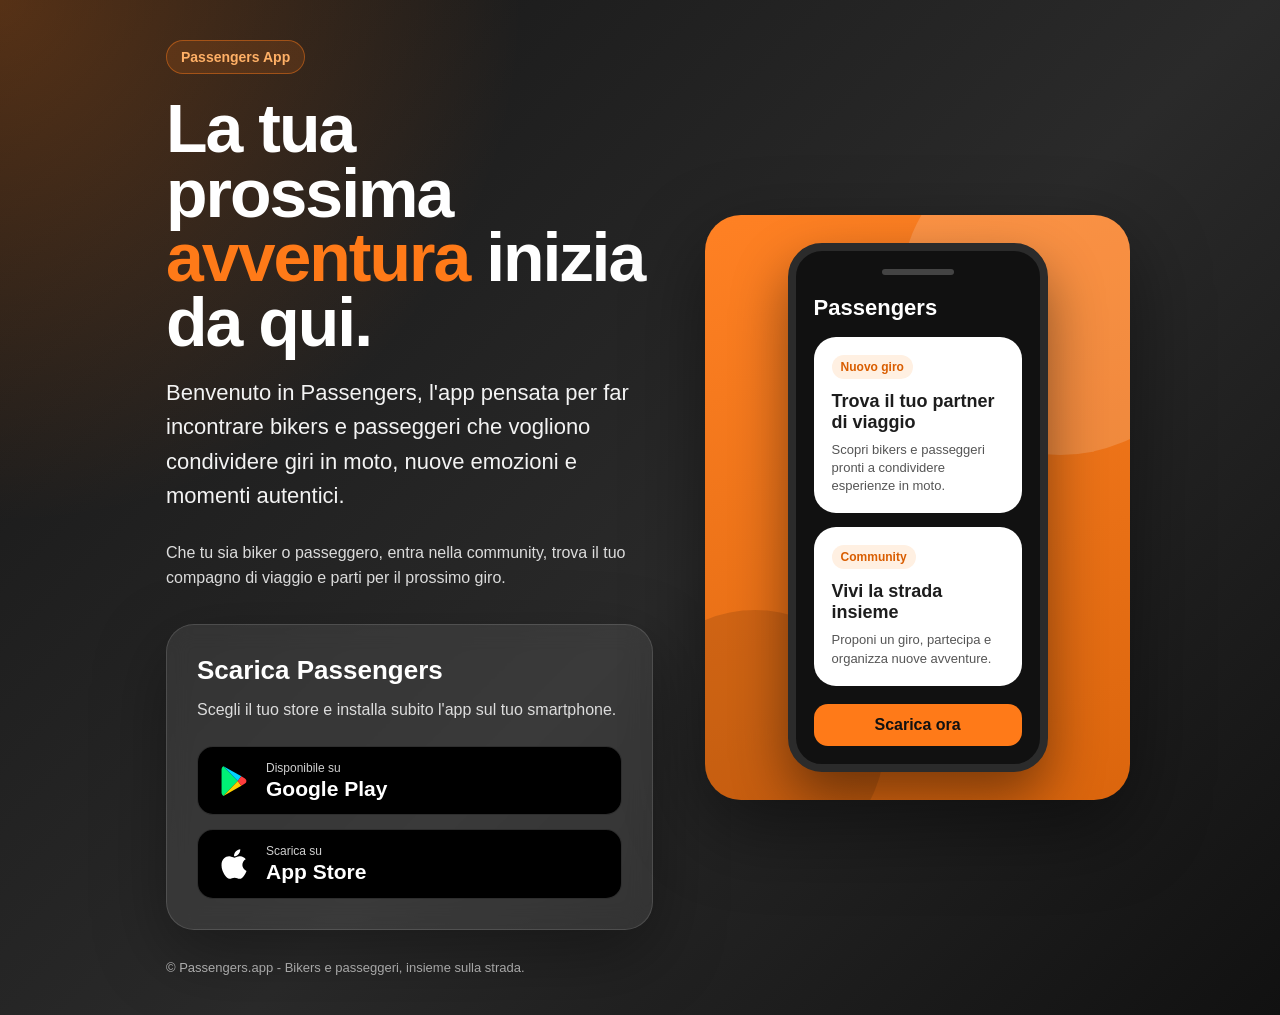
==== passengers_landing_page.html @ 39cc598c "Add files via upload" ====
<!DOCTYPE html>
<html lang="it">
<head>
  <meta charset="UTF-8" />
  <meta name="viewport" content="width=device-width, initial-scale=1.0" />
  <title>Passengers - Scarica l'app</title>
  <meta name="description" content="Scarica Passengers, l'app che fa incontrare bikers e passeggeri per vivere giri in moto, nuove emozioni e momenti autentici da condividere." />

  <!-- Open Graph / anteprima social -->
  <meta property="og:title" content="Passengers - La tua prossima avventura inizia da qui" />
  <meta property="og:description" content="Che tu sia biker o passeggero, trova il tuo compagno di viaggio e vivi nuove avventure in moto." />
  <meta property="og:type" content="website" />

  <style>
    :root {
      --orange: #ff7a18;
      --orange-dark: #d95d00;
      --black: #151515;
      --dark: #222222;
      --light: #fff7ef;
      --white: #ffffff;
      --muted: #666666;
    }

    * {
      box-sizing: border-box;
      margin: 0;
      padding: 0;
    }

    body {
      min-height: 100vh;
      font-family: Arial, Helvetica, sans-serif;
      background:
        radial-gradient(circle at top left, rgba(255, 122, 24, 0.28), transparent 32%),
        linear-gradient(135deg, #151515 0%, #2a2a2a 55%, #111111 100%);
      color: var(--white);
      display: flex;
      align-items: center;
      justify-content: center;
      padding: 24px;
    }

    .page {
      width: 100%;
      max-width: 980px;
      display: grid;
      grid-template-columns: 1.1fr 0.9fr;
      gap: 36px;
      align-items: center;
    }

    .hero {
      padding: 16px;
    }

    .badge {
      display: inline-block;
      background: rgba(255, 122, 24, 0.14);
      color: #ffb066;
      border: 1px solid rgba(255, 122, 24, 0.45);
      padding: 8px 14px;
      border-radius: 999px;
      font-size: 14px;
      font-weight: 700;
      margin-bottom: 22px;
    }

    h1 {
      font-size: clamp(38px, 6vw, 68px);
      line-height: 0.95;
      letter-spacing: -2px;
      margin-bottom: 22px;
    }

    h1 span {
      color: var(--orange);
    }

    .intro {
      font-size: clamp(18px, 2vw, 22px);
      line-height: 1.55;
      color: #f3f3f3;
      margin-bottom: 28px;
      max-width: 650px;
    }

    .claim {
      font-size: 16px;
      line-height: 1.55;
      color: #dcdcdc;
      margin-bottom: 34px;
      max-width: 620px;
    }

    .download-box {
      background: rgba(255, 255, 255, 0.08);
      border: 1px solid rgba(255, 255, 255, 0.13);
      backdrop-filter: blur(12px);
      border-radius: 28px;
      padding: 30px;
      box-shadow: 0 24px 70px rgba(0, 0, 0, 0.35);
    }

    .download-box h2 {
      font-size: 26px;
      margin-bottom: 12px;
    }

    .download-box p {
      color: #dddddd;
      line-height: 1.5;
      margin-bottom: 24px;
    }

    .store-buttons {
      display: flex;
      flex-direction: column;
      gap: 14px;
    }

    .store-button {
      display: flex;
      align-items: center;
      gap: 14px;
      width: 100%;
      text-decoration: none;
      color: var(--white);
      background: #000000;
      border: 1px solid rgba(255, 255, 255, 0.18);
      border-radius: 16px;
      padding: 14px 18px;
      transition: transform 0.2s ease, border-color 0.2s ease, box-shadow 0.2s ease;
    }

    .store-button:hover {
      transform: translateY(-2px);
      border-color: var(--orange);
      box-shadow: 0 14px 28px rgba(255, 122, 24, 0.16);
    }

    .store-icon {
      width: 36px;
      height: 36px;
      display: flex;
      align-items: center;
      justify-content: center;
      flex-shrink: 0;
    }

    .store-icon svg {
      width: 34px;
      height: 34px;
      display: block;
    }

    .store-text small {
      display: block;
      font-size: 12px;
      color: #cfcfcf;
      margin-bottom: 2px;
    }

    .store-text strong {
      display: block;
      font-size: 21px;
      line-height: 1.1;
    }

    .phone-card {
      min-height: 520px;
      border-radius: 36px;
      background:
        linear-gradient(160deg, rgba(255, 122, 24, 0.95), rgba(217, 93, 0, 0.95)),
        linear-gradient(#ffffff, #ffffff);
      padding: 28px;
      display: flex;
      align-items: center;
      justify-content: center;
      box-shadow: 0 28px 80px rgba(0, 0, 0, 0.45);
      position: relative;
      overflow: hidden;
    }

    .phone-card::before {
      content: "";
      position: absolute;
      width: 320px;
      height: 320px;
      background: rgba(255, 255, 255, 0.16);
      border-radius: 50%;
      top: -80px;
      right: -90px;
    }

    .phone-card::after {
      content: "";
      position: absolute;
      width: 260px;
      height: 260px;
      background: rgba(0, 0, 0, 0.12);
      border-radius: 50%;
      bottom: -70px;
      left: -80px;
    }

    .app-preview {
      position: relative;
      z-index: 1;
      background: #111111;
      width: 260px;
      min-height: 420px;
      border-radius: 34px;
      padding: 18px;
      border: 8px solid #2b2b2b;
      box-shadow: 0 26px 55px rgba(0, 0, 0, 0.45);
    }

    .speaker {
      width: 72px;
      height: 6px;
      border-radius: 999px;
      background: #444444;
      margin: 0 auto 20px;
    }

    .app-title {
      font-size: 22px;
      font-weight: 800;
      margin-bottom: 16px;
    }

    .ride-card {
      background: #ffffff;
      color: #1d1d1d;
      border-radius: 22px;
      padding: 18px;
      margin-bottom: 14px;
    }

    .ride-card .pill {
      display: inline-block;
      background: #fff0e2;
      color: var(--orange-dark);
      padding: 5px 9px;
      border-radius: 999px;
      font-size: 12px;
      font-weight: 700;
      margin-bottom: 12px;
    }

    .ride-card h3 {
      font-size: 18px;
      margin-bottom: 8px;
    }

    .ride-card p {
      font-size: 13px;
      color: #555555;
      line-height: 1.4;
    }

    .cta-mini {
      margin-top: 18px;
      background: var(--orange);
      color: #111111;
      border-radius: 14px;
      padding: 12px;
      text-align: center;
      font-weight: 800;
    }

    footer {
      margin-top: 30px;
      color: #bdbdbd;
      font-size: 13px;
    }

    @media (max-width: 860px) {
      body {
        align-items: flex-start;
      }

      .page {
        grid-template-columns: 1fr;
        gap: 24px;
      }

      .hero {
        padding: 0;
      }

      .phone-card {
        min-height: auto;
        padding: 26px;
      }

      .app-preview {
        width: 100%;
        max-width: 300px;
        min-height: 390px;
      }
    }
  </style>
</head>
<body>
  <main class="page">
    <section class="hero" aria-label="Benvenuto su Passengers">
      <div class="badge">Passengers App</div>
      <h1>La tua prossima <span>avventura</span> inizia da qui.</h1>
      <p class="intro">
        Benvenuto in Passengers, l'app pensata per far incontrare bikers e passeggeri che vogliono condividere giri in moto, nuove emozioni e momenti autentici.
      </p>
      <p class="claim">
        Che tu sia biker o passeggero, entra nella community, trova il tuo compagno di viaggio e parti per il prossimo giro.
      </p>

      <div class="download-box">
        <h2>Scarica Passengers</h2>
        <p>Scegli il tuo store e installa subito l'app sul tuo smartphone.</p>

        <div class="store-buttons">
          <a class="store-button" href="https://play.google.com/store/apps/details?id=com.taxiblues.passengers" target="_blank" rel="noopener noreferrer" aria-label="Scarica Passengers da Google Play">
            <span class="store-icon" aria-hidden="true">
              <svg viewBox="0 0 512 512" xmlns="http://www.w3.org/2000/svg">
                <path fill="#00f076" d="M97 32c-17 9-28 27-28 49v350c0 22 11 40 28 49l215-224L97 32z"/>
                <path fill="#00d5ff" d="M97 32l270 154-55 70L97 32z"/>
                <path fill="#ffce00" d="M312 256l55 70L97 480l215-224z"/>
                <path fill="#ff3d3d" d="M367 186l54 31c30 17 30 61 0 78l-54 31-55-70 55-70z"/>
              </svg>
            </span>
            <span class="store-text">
              <small>Disponibile su</small>
              <strong>Google Play</strong>
            </span>
          </a>

          <a class="store-button" href="https://apps.apple.com/it/app/passengers/id6755344039" target="_blank" rel="noopener noreferrer" aria-label="Scarica Passengers da App Store">
            <span class="store-icon" aria-hidden="true">
              <svg viewBox="0 0 384 512" xmlns="http://www.w3.org/2000/svg">
                <path fill="#ffffff" d="M318.7 268.7c-.2-36.7 16.4-64.4 50-84.8-18.8-26.9-47.2-41.7-84.7-44.6-35.5-2.8-74.3 20.7-88.5 20.7-15 0-49.4-19.7-76.4-19.7C63.3 141.2 4 184.8 4 273.5q0 39.3 14.4 81.2c12.8 36.7 59 126.7 107.2 125.2 25.2-.6 43-17.9 75.8-17.9 31.8 0 48.3 17.9 76.4 17.9 48.6-.7 90.4-82.5 102.6-119.3-65.2-30.7-61.7-90-61.7-91.9zM262.1 104.5c27.3-32.4 24.8-61.9 24-72.5-24.1 1.4-52 16.4-67.9 34.9-17.5 19.8-27.8 44.3-25.6 71.9 26.1 2 49.9-11.4 69.5-34.3z"/>
              </svg>
            </span>
            <span class="store-text">
              <small>Scarica su</small>
              <strong>App Store</strong>
            </span>
          </a>
        </div>
      </div>

      <footer>
        © Passengers.app - Bikers e passeggeri, insieme sulla strada.
      </footer>
    </section>

    <section class="phone-card" aria-label="Anteprima app Passengers">
      <div class="app-preview">
        <div class="speaker"></div>
        <div class="app-title">Passengers</div>

        <div class="ride-card">
          <span class="pill">Nuovo giro</span>
          <h3>Trova il tuo partner di viaggio</h3>
          <p>Scopri bikers e passeggeri pronti a condividere esperienze in moto.</p>
        </div>

        <div class="ride-card">
          <span class="pill">Community</span>
          <h3>Vivi la strada insieme</h3>
          <p>Proponi un giro, partecipa e organizza nuove avventure.</p>
        </div>

        <div class="cta-mini">Scarica ora</div>
      </div>
    </section>
  </main>
</body>
</html>
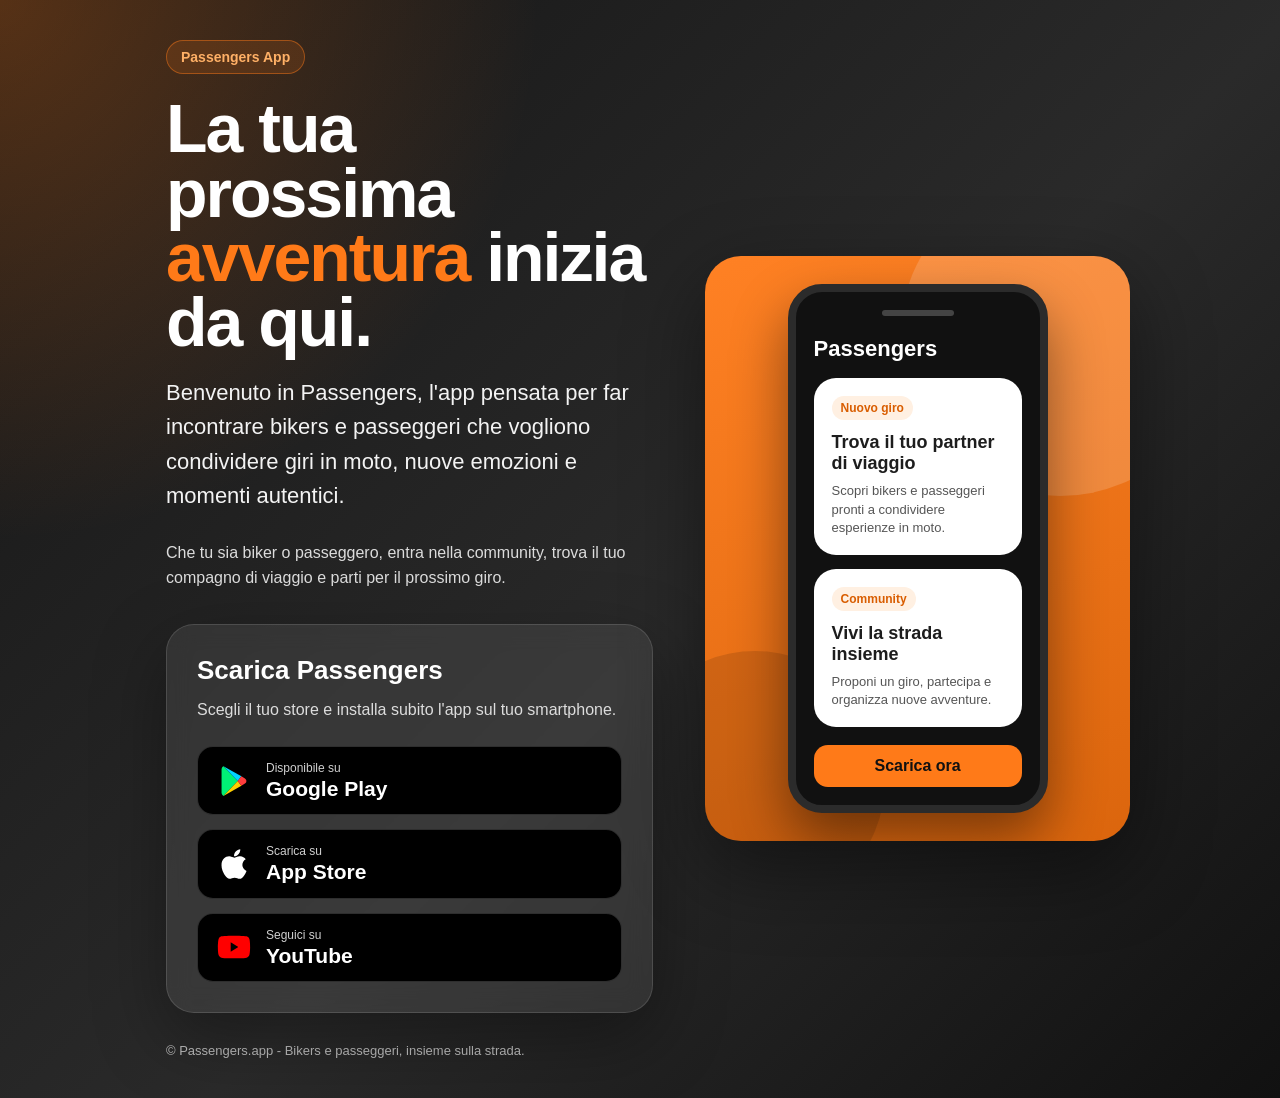
==== commit f02931b0: "Update passengers_landing_page.html" ====
--- a/passengers_landing_page.html
+++ b/passengers_landing_page.html
@@ -346,6 +346,18 @@
               <strong>App Store</strong>
             </span>
           </a>
+
+          <a class="store-button" href="https://www.youtube.com/@Passengers-y6l" target="_blank" rel="noopener noreferrer" aria-label="Visita il canale YouTube di Passengers">
+            <span class="store-icon" aria-hidden="true">
+              <svg viewBox="0 0 576 512" xmlns="http://www.w3.org/2000/svg">
+                <path fill="#ff0000" d="M549.7 124.1c-6.3-23.7-24.8-42.2-48.5-48.5C458.7 64 288 64 288 64S117.3 64 74.8 75.6c-23.7 6.3-42.2 24.8-48.5 48.5C14.7 166.7 14.7 256 14.7 256s0 89.3 11.6 131.9c6.3 23.7 24.8 42.2 48.5 48.5C117.3 448 288 448 288 448s170.7 0 213.2-11.6c23.7-6.3 42.2-24.8 48.5-48.5C561.3 345.3 561.3 256 561.3 256s0-89.3-11.6-131.9zM232 338.2V173.8L361.8 256 232 338.2z"/>
+              </svg>
+            </span>
+            <span class="store-text">
+              <small>Seguici su</small>
+              <strong>YouTube</strong>
+            </span>
+          </a>
         </div>
       </div>
 
@@ -376,4 +388,4 @@
     </section>
   </main>
 </body>
-</html>+</html>
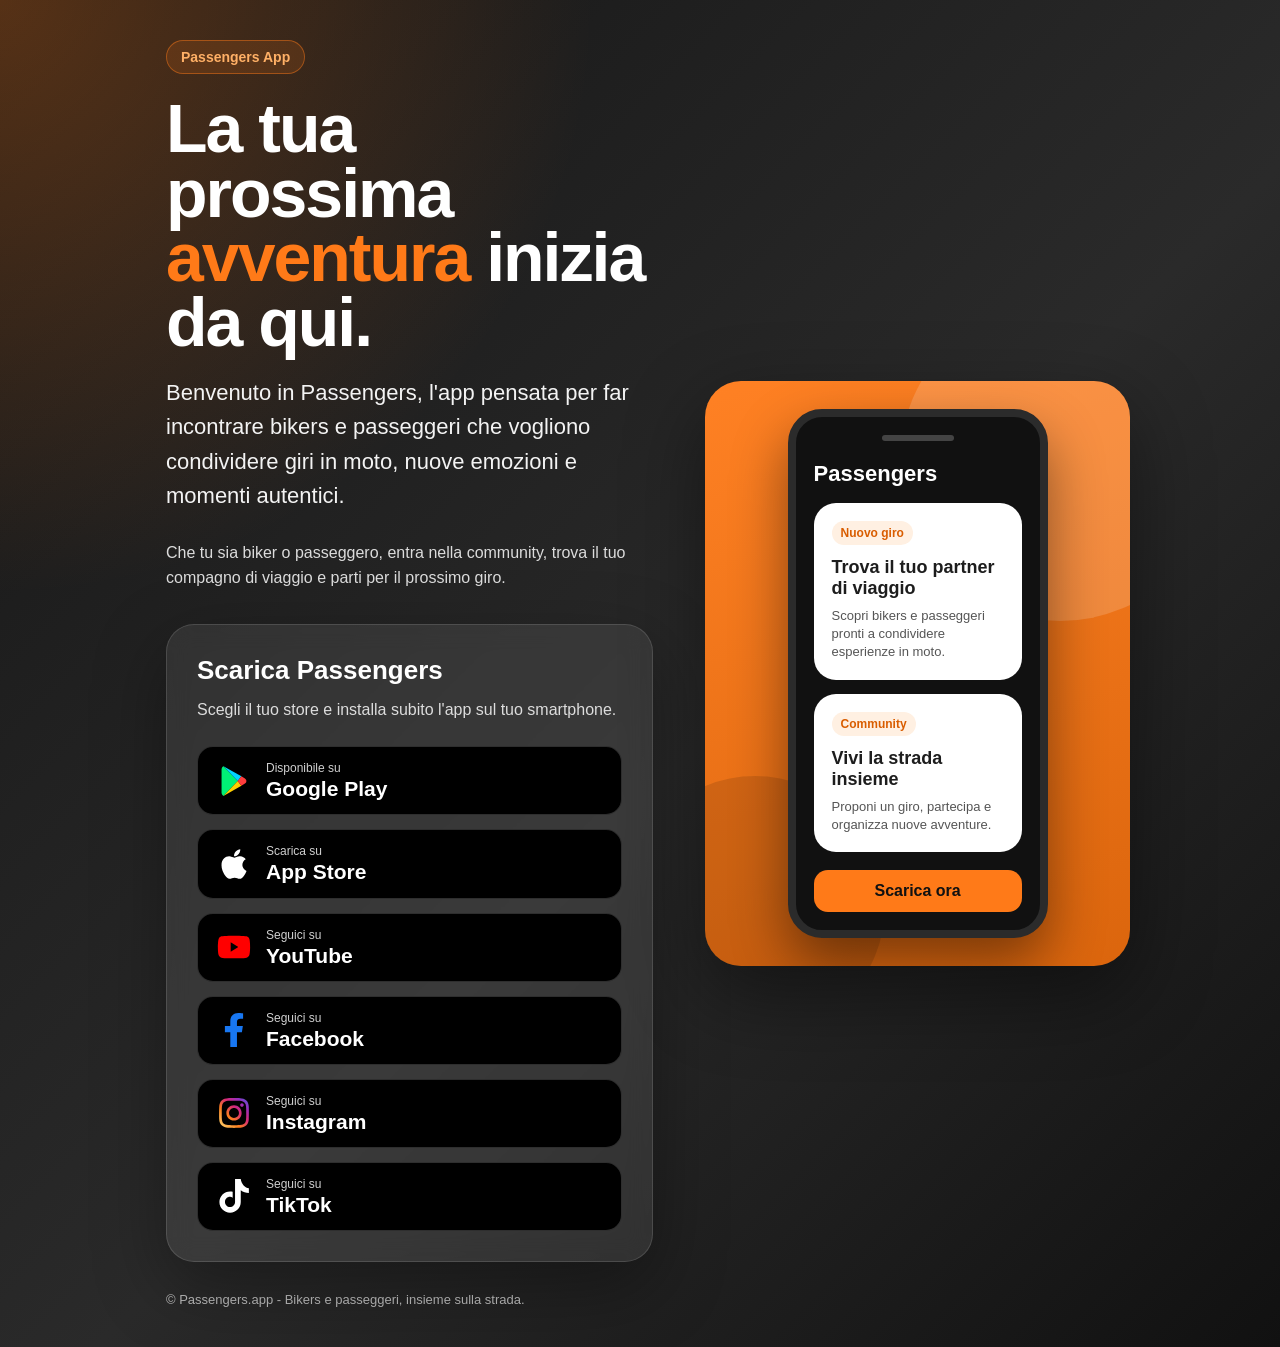
==== commit a78c4903: "Update passengers_landing_page.html" ====
--- a/passengers_landing_page.html
+++ b/passengers_landing_page.html
@@ -358,6 +358,51 @@
               <strong>YouTube</strong>
             </span>
           </a>
+
+          <a class="store-button" href="https://www.facebook.com/profile.php?id=61590256671175" target="_blank" rel="noopener noreferrer" aria-label="Visita la pagina Facebook di Passengers">
+            <span class="store-icon" aria-hidden="true">
+              <svg viewBox="0 0 320 512" xmlns="http://www.w3.org/2000/svg">
+                <path fill="#1877f2" d="M279.1 288l14.2-92.7h-88.9v-60.1c0-25.4 12.4-50.1 52.2-50.1H297V6.3S260.4 0 225.4 0C152.1 0 104.3 44.4 104.3 124.7v70.6H22.9V288h81.4v224h100.2V288h74.6z"/>
+              </svg>
+            </span>
+            <span class="store-text">
+              <small>Seguici su</small>
+              <strong>Facebook</strong>
+            </span>
+          </a>
+
+          <a class="store-button" href="https://www.instagram.com/passengers.app/" target="_blank" rel="noopener noreferrer" aria-label="Visita il profilo Instagram di Passengers">
+            <span class="store-icon" aria-hidden="true">
+              <svg viewBox="0 0 448 512" xmlns="http://www.w3.org/2000/svg">
+                <defs>
+                  <linearGradient id="instagram-gradient" x1="0%" y1="100%" x2="100%" y2="0%">
+                    <stop offset="0%" stop-color="#feda75"/>
+                    <stop offset="35%" stop-color="#fa7e1e"/>
+                    <stop offset="60%" stop-color="#d62976"/>
+                    <stop offset="80%" stop-color="#962fbf"/>
+                    <stop offset="100%" stop-color="#4f5bd5"/>
+                  </linearGradient>
+                </defs>
+                <path fill="url(#instagram-gradient)" d="M224.1 141c-63.6 0-114.9 51.3-114.9 114.9s51.3 114.9 114.9 114.9S339 319.5 339 255.9 287.7 141 224.1 141zm0 189.6c-41.1 0-74.7-33.5-74.7-74.7s33.5-74.7 74.7-74.7 74.7 33.5 74.7 74.7-33.6 74.7-74.7 74.7zm146.4-194.3c0 14.9-12 26.8-26.8 26.8-14.9 0-26.8-12-26.8-26.8s12-26.8 26.8-26.8 26.8 12 26.8 26.8zm76.1 27.2c-1.7-35.9-9.9-67.7-36.2-93.9-26.2-26.2-58-34.4-93.9-36.2-37-2.1-147.9-2.1-184.9 0-35.8 1.7-67.6 9.9-93.9 36.1S3.3 127.6 1.5 163.5c-2.1 37-2.1 147.9 0 184.9 1.7 35.9 9.9 67.7 36.2 93.9s58 34.4 93.9 36.2c37 2.1 147.9 2.1 184.9 0 35.9-1.7 67.7-9.9 93.9-36.2 26.2-26.2 34.4-58 36.2-93.9 2.1-37 2.1-147.8 0-184.9zM398.8 388c-7.8 19.6-22.9 34.7-42.6 42.6-29.5 11.7-99.5 9-132.1 9s-102.7 2.6-132.1-9c-19.6-7.8-34.7-22.9-42.6-42.6-11.7-29.5-9-99.5-9-132.1s-2.6-102.7 9-132.1c7.8-19.6 22.9-34.7 42.6-42.6 29.5-11.7 99.5-9 132.1-9s102.7-2.6 132.1 9c19.6 7.8 34.7 22.9 42.6 42.6 11.7 29.5 9 99.5 9 132.1s2.7 102.7-9 132.1z"/>
+              </svg>
+            </span>
+            <span class="store-text">
+              <small>Seguici su</small>
+              <strong>Instagram</strong>
+            </span>
+          </a>
+
+          <a class="store-button" href="https://www.tiktok.com/@passengers.app?_r=1&_t=ZN-96bJdXReQo2" target="_blank" rel="noopener noreferrer" aria-label="Visita il profilo TikTok di Passengers">
+            <span class="store-icon" aria-hidden="true">
+              <svg viewBox="0 0 448 512" xmlns="http://www.w3.org/2000/svg">
+                <path fill="#ffffff" d="M448 209.9c-44.6.1-87-14.1-122.3-40.4v178.7c0 88.7-71.9 160.6-160.6 160.6S4.5 436.9 4.5 348.2 76.4 187.6 165.1 187.6c13.4 0 26.4 1.6 38.8 4.7v88.2c-11.6-7.2-25.3-11.4-39.9-11.4-41.9 0-75.8 33.9-75.8 75.8s33.9 75.8 75.8 75.8 75.8-33.9 75.8-75.8V0h85.9c7.9 75.1 68.1 134.9 122.3 141.1v68.8z"/>
+              </svg>
+            </span>
+            <span class="store-text">
+              <small>Seguici su</small>
+              <strong>TikTok</strong>
+            </span>
+          </a>
         </div>
       </div>
 
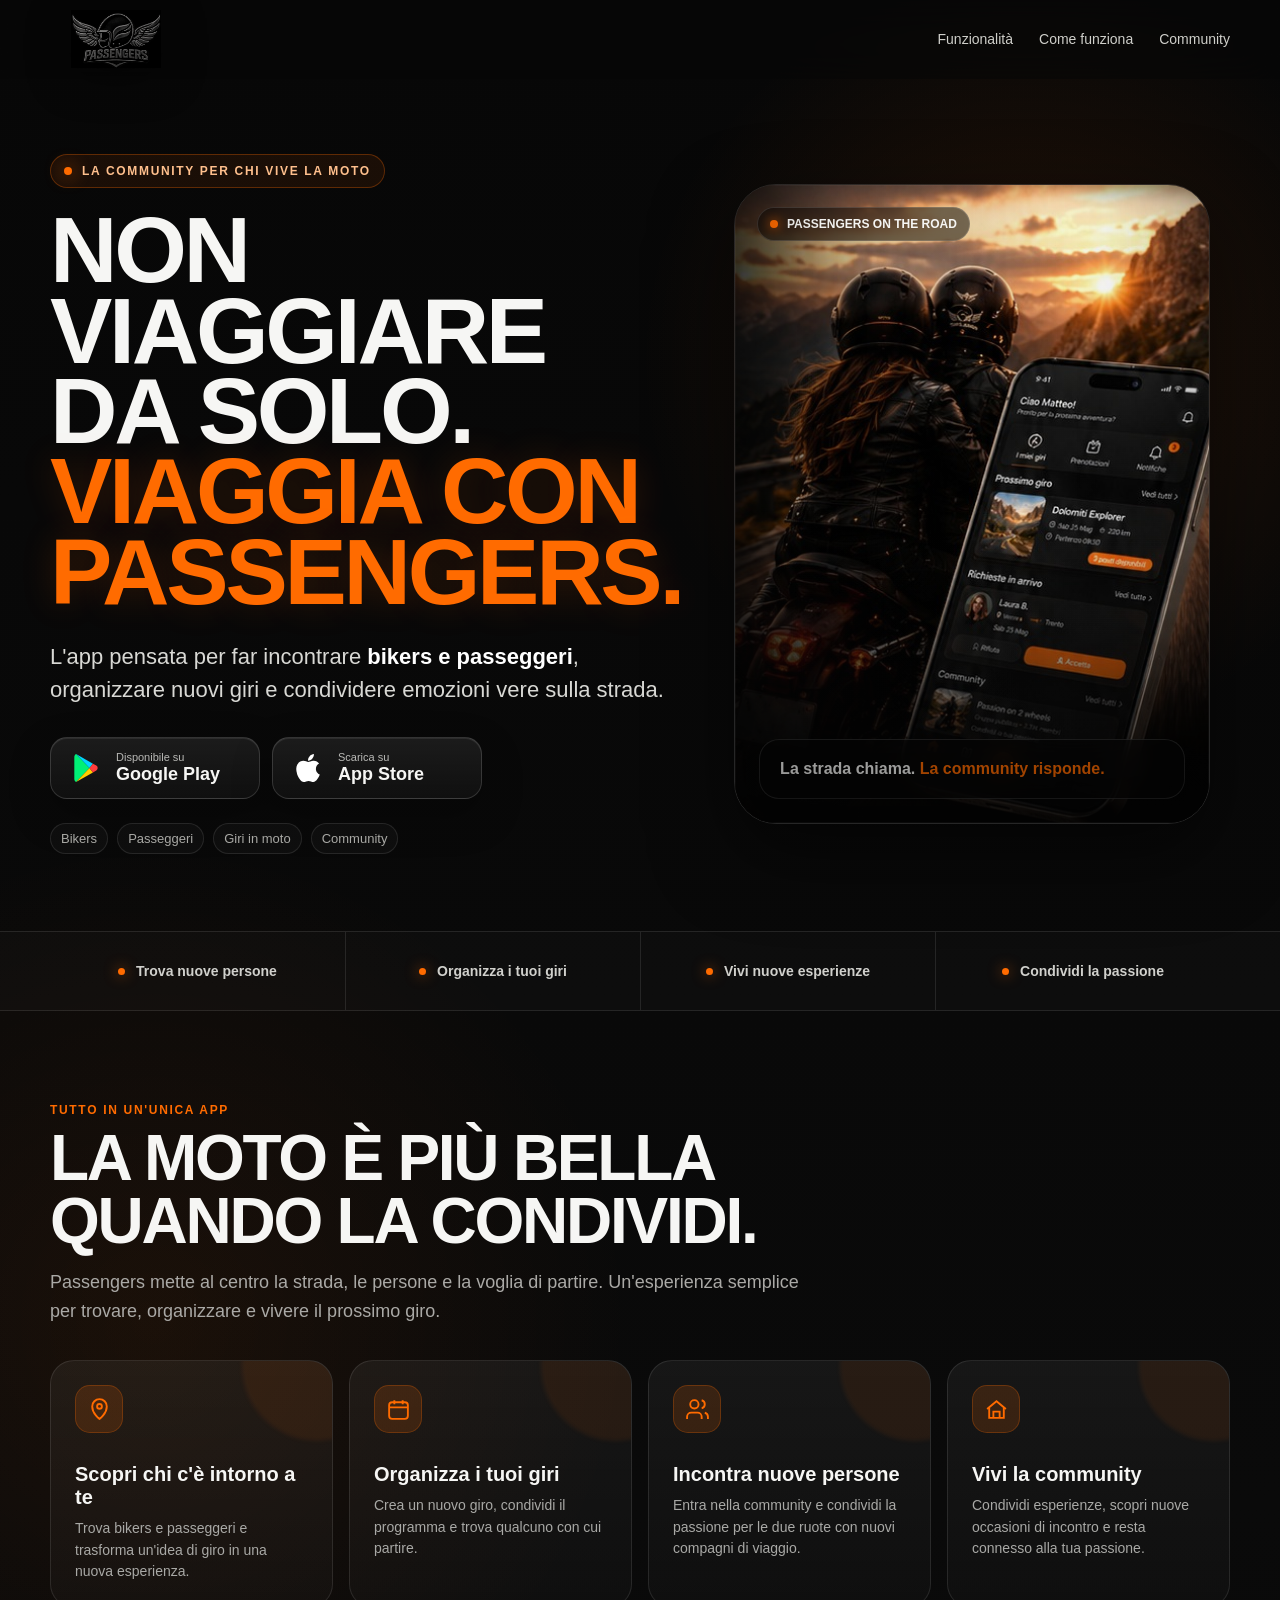
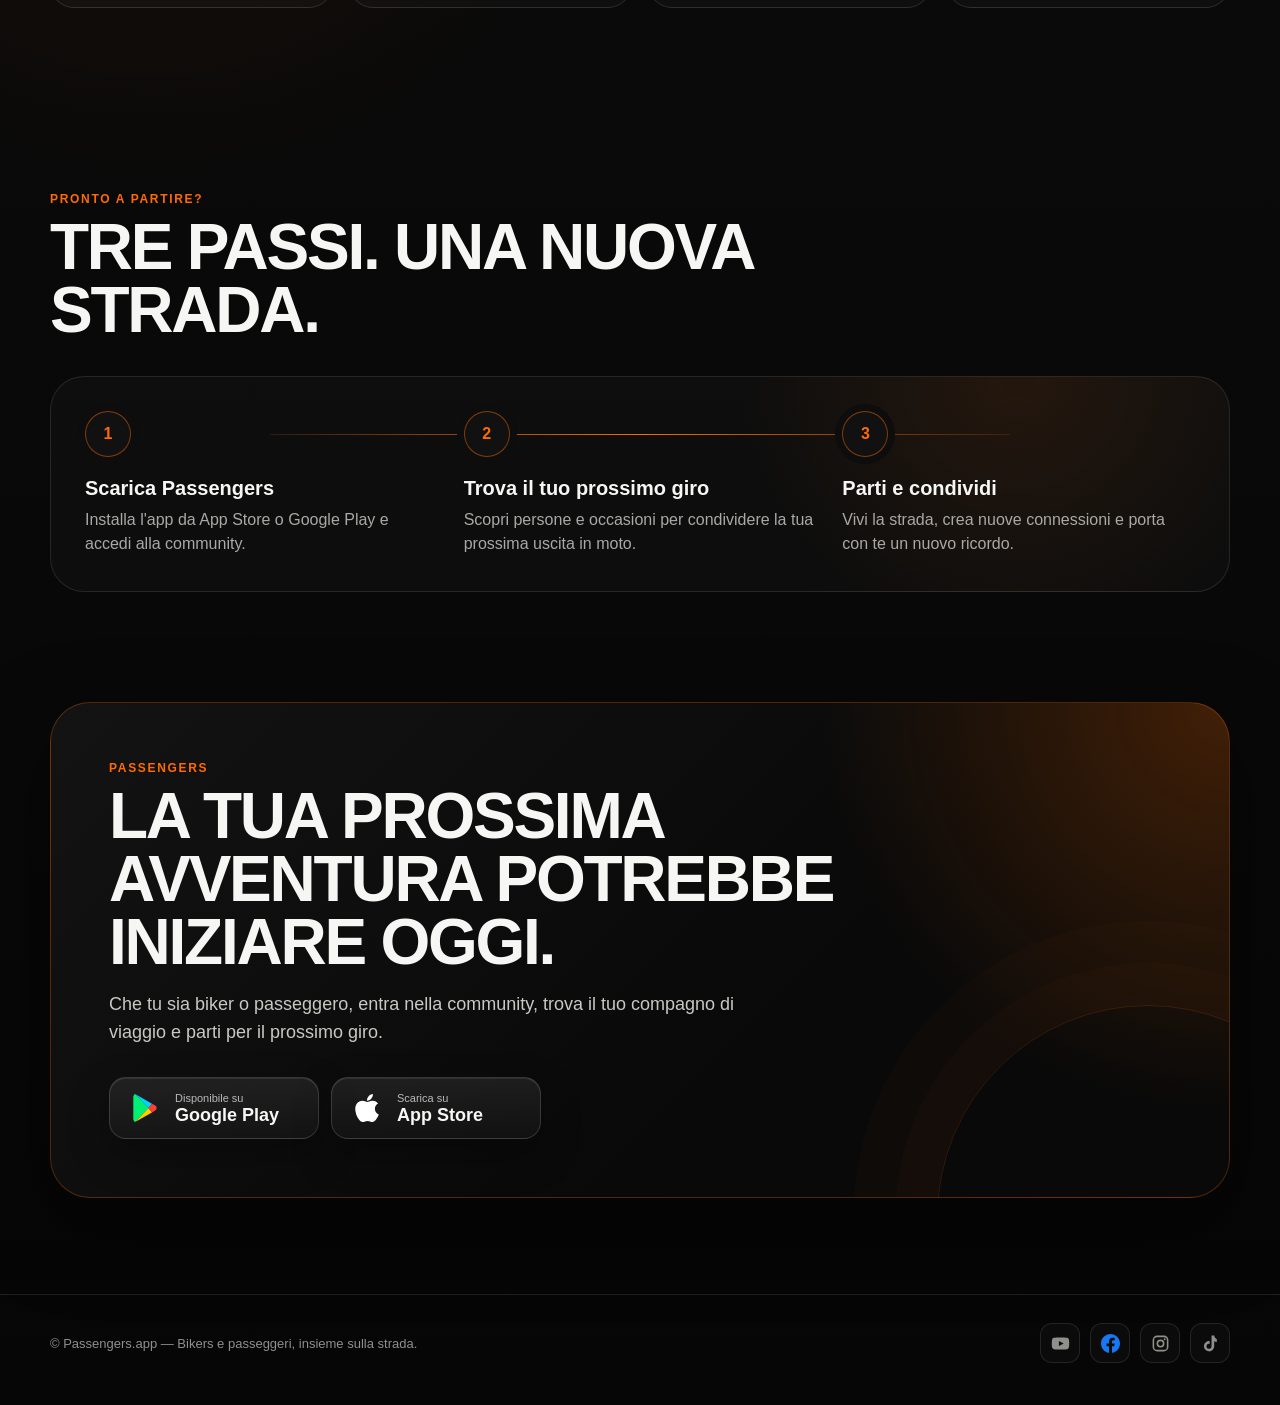
==== commit 65db75c1: "Update passengers_landing_page.html" ====
--- a/passengers_landing_page.html
+++ b/passengers_landing_page.html
@@ -1,436 +1,517 @@
-<!DOCTYPE html>
+<!doctype html>
 <html lang="it">
 <head>
-  <meta charset="UTF-8" />
-  <meta name="viewport" content="width=device-width, initial-scale=1.0" />
-  <title>Passengers - Scarica l'app</title>
+  <meta charset="utf-8" />
+  <meta name="viewport" content="width=device-width, initial-scale=1, viewport-fit=cover" />
+  <title>Passengers — La strada è più bella insieme</title>
   <meta name="description" content="Scarica Passengers, l'app che fa incontrare bikers e passeggeri per vivere giri in moto, nuove emozioni e momenti autentici da condividere." />
-
-  <!-- Open Graph / anteprima social -->
-  <meta property="og:title" content="Passengers - La tua prossima avventura inizia da qui" />
+  <meta name="theme-color" content="#070707" />
+  <meta property="og:title" content="Passengers — La tua prossima avventura inizia da qui" />
   <meta property="og:description" content="Che tu sia biker o passeggero, trova il tuo compagno di viaggio e vivi nuove avventure in moto." />
   <meta property="og:type" content="website" />
 
   <style>
     :root {
-      --orange: #ff7a18;
-      --orange-dark: #d95d00;
-      --black: #151515;
-      --dark: #222222;
-      --light: #fff7ef;
-      --white: #ffffff;
-      --muted: #666666;
-    }
-
-    * {
-      box-sizing: border-box;
+      --bg: #070707;
+      --bg-soft: #0e0e0f;
+      --panel: rgba(20,20,22,.78);
+      --panel-2: #141416;
+      --line: rgba(255,255,255,.10);
+      --text: #f6f6f4;
+      --muted: #aaa9a6;
+      --orange: #ff6b00;
+      --orange-2: #ff8a1f;
+      --orange-soft: rgba(255,107,0,.15);
+      --shadow: 0 30px 80px rgba(0,0,0,.50);
+      --radius-xl: 34px;
+      --radius-lg: 24px;
+      --max: 1180px;
+    }
+
+    * { box-sizing: border-box; }
+    html { scroll-behavior: smooth; }
+    body {
       margin: 0;
-      padding: 0;
-    }
-
-    body {
       min-height: 100vh;
-      font-family: Arial, Helvetica, sans-serif;
       background:
-        radial-gradient(circle at top left, rgba(255, 122, 24, 0.28), transparent 32%),
-        linear-gradient(135deg, #151515 0%, #2a2a2a 55%, #111111 100%);
-      color: var(--white);
-      display: flex;
+        radial-gradient(circle at 80% 12%, rgba(255,107,0,.12), transparent 24rem),
+        radial-gradient(circle at 12% 44%, rgba(255,107,0,.07), transparent 30rem),
+        linear-gradient(180deg, #070707 0%, #0a0a0a 50%, #060606 100%);
+      color: var(--text);
+      font-family: Inter, ui-sans-serif, -apple-system, BlinkMacSystemFont, "Segoe UI", Roboto, Helvetica, Arial, sans-serif;
+      overflow-x: hidden;
+    }
+
+    body::before {
+      content: "";
+      position: fixed;
+      inset: 0;
+      pointer-events: none;
+      opacity: .25;
+      background-image:
+        linear-gradient(rgba(255,255,255,.022) 1px, transparent 1px),
+        linear-gradient(90deg, rgba(255,255,255,.018) 1px, transparent 1px);
+      background-size: 48px 48px;
+      mask-image: linear-gradient(to bottom, black, transparent 88%);
+      z-index: -1;
+    }
+
+    a { color: inherit; }
+    img { max-width: 100%; display: block; }
+    button, a { -webkit-tap-highlight-color: transparent; }
+
+    .wrap { width: min(var(--max), calc(100% - 36px)); margin-inline: auto; }
+
+    .topbar {
+      position: sticky;
+      top: 0;
+      z-index: 50;
+      backdrop-filter: blur(18px);
+      background: rgba(7,7,7,.60);
+      border-bottom: 1px solid transparent;
+      transition: .25s ease;
+    }
+    .topbar.scrolled { border-bottom-color: var(--line); background: rgba(7,7,7,.82); }
+    .nav { height: 78px; display: flex; align-items: center; justify-content: space-between; gap: 24px; }
+    .brand { display: flex; align-items: center; gap: 12px; text-decoration: none; }
+    .brand img { width: 132px; height: 58px; object-fit: contain; filter: drop-shadow(0 8px 22px rgba(0,0,0,.45)); }
+    .navlinks { display: flex; align-items: center; gap: 26px; font-size: 14px; color: #cfcfca; }
+    .navlinks a { text-decoration: none; transition: color .2s ease; }
+    .navlinks a:hover { color: white; }
+    .nav-cta {
+      text-decoration: none;
+      padding: 12px 18px;
+      border-radius: 999px;
+      font-weight: 800;
+      background: linear-gradient(135deg, var(--orange), var(--orange-2));
+      color: #111;
+      box-shadow: 0 10px 30px rgba(255,107,0,.26);
+    }
+
+    .hero {
+      position: relative;
+      padding: 62px 0 34px;
+      min-height: calc(100vh - 78px);
+      display: grid;
       align-items: center;
-      justify-content: center;
-      padding: 24px;
-    }
-
-    .page {
-      width: 100%;
-      max-width: 980px;
-      display: grid;
-      grid-template-columns: 1.1fr 0.9fr;
-      gap: 36px;
+    }
+    .hero-grid { display: grid; grid-template-columns: 1.04fr .96fr; gap: 52px; align-items: center; }
+    .eyebrow {
+      display: inline-flex;
       align-items: center;
-    }
-
-    .hero {
-      padding: 16px;
-    }
-
-    .badge {
-      display: inline-block;
-      background: rgba(255, 122, 24, 0.14);
-      color: #ffb066;
-      border: 1px solid rgba(255, 122, 24, 0.45);
-      padding: 8px 14px;
+      gap: 10px;
+      padding: 9px 13px;
+      border: 1px solid rgba(255,107,0,.30);
       border-radius: 999px;
-      font-size: 14px;
-      font-weight: 700;
+      color: #ffc08d;
+      background: rgba(255,107,0,.08);
+      font-size: 12px;
+      font-weight: 850;
+      letter-spacing: .14em;
+      text-transform: uppercase;
       margin-bottom: 22px;
     }
+    .eyebrow::before { content:""; width:8px; height:8px; border-radius:50%; background:var(--orange); box-shadow:0 0 18px var(--orange); }
 
     h1 {
-      font-size: clamp(38px, 6vw, 68px);
-      line-height: 0.95;
-      letter-spacing: -2px;
-      margin-bottom: 22px;
-    }
-
-    h1 span {
+      margin: 0;
+      font-family: "Arial Narrow", Impact, Haettenschweiler, sans-serif;
+      text-transform: uppercase;
+      font-size: clamp(54px, 7.3vw, 104px);
+      line-height: .86;
+      letter-spacing: -.035em;
+      max-width: 780px;
+      text-wrap: balance;
+    }
+    h1 .orange {
+      display: block;
       color: var(--orange);
-    }
-
-    .intro {
+      text-shadow: 0 0 34px rgba(255,107,0,.18);
+    }
+    .hero-copy {
+      margin: 28px 0 0;
+      max-width: 650px;
+      color: #d8d8d4;
       font-size: clamp(18px, 2vw, 22px);
-      line-height: 1.55;
-      color: #f3f3f3;
-      margin-bottom: 28px;
-      max-width: 650px;
-    }
-
-    .claim {
-      font-size: 16px;
-      line-height: 1.55;
-      color: #dcdcdc;
-      margin-bottom: 34px;
-      max-width: 620px;
-    }
-
-    .download-box {
-      background: rgba(255, 255, 255, 0.08);
-      border: 1px solid rgba(255, 255, 255, 0.13);
+      line-height: 1.52;
+    }
+    .hero-copy strong { color: #fff; }
+
+    .cta-row { display: flex; flex-wrap: wrap; gap: 12px; margin-top: 30px; }
+    .store-button {
+      min-width: 210px;
+      display: inline-flex;
+      align-items: center;
+      gap: 13px;
+      padding: 13px 18px;
+      border-radius: 17px;
+      border: 1px solid rgba(255,255,255,.15);
+      background: linear-gradient(180deg, rgba(255,255,255,.08), rgba(255,255,255,.03));
+      text-decoration: none;
+      box-shadow: inset 0 1px 0 rgba(255,255,255,.08), 0 16px 40px rgba(0,0,0,.28);
+      transition: transform .2s ease, border-color .2s ease, background .2s ease;
+    }
+    .store-button:hover { transform: translateY(-3px); border-color: rgba(255,107,0,.55); background: rgba(255,107,0,.08); }
+    .store-icon { width: 34px; height: 34px; display:grid; place-items:center; flex:0 0 auto; }
+    .store-icon svg { width: 32px; height: 32px; }
+    .store-text small { display:block; color:#b9b9b6; font-size:11px; margin-bottom:2px; }
+    .store-text strong { display:block; font-size:18px; line-height:1.05; }
+
+    .micro { margin-top: 24px; display:flex; gap:9px; flex-wrap:wrap; color:#a9a9a5; font-size:13px; }
+    .micro span { padding:7px 10px; border-radius:999px; border:1px solid var(--line); background:rgba(255,255,255,.025); }
+
+    .visual {
+      position: relative;
+      min-height: 640px;
+      border-radius: 42px;
+      overflow: hidden;
+      box-shadow: var(--shadow);
+      border: 1px solid rgba(255,255,255,.12);
+      isolation: isolate;
+    }
+    .visual::before {
+      content:"";
+      position:absolute;
+      inset:0;
+      background-image:
+        linear-gradient(90deg, rgba(5,5,5,.55) 0%, rgba(5,5,5,.12) 34%, rgba(5,5,5,.04) 70%),
+        linear-gradient(180deg, transparent 54%, rgba(5,5,5,.86) 100%),
+        url("[data-uri]");
+      background-size: cover;
+      background-position: center;
+      transform: scale(1.015);
+      z-index: -2;
+    }
+    .visual::after {
+      content:"";
+      position:absolute;
+      inset:0;
+      box-shadow: inset 0 0 0 1px rgba(255,255,255,.03), inset 0 -120px 120px rgba(0,0,0,.42);
+      pointer-events:none;
+    }
+    .visual-badge {
+      position:absolute;
+      left:22px;
+      top:22px;
+      display:flex;
+      align-items:center;
+      gap:9px;
+      padding:9px 12px;
+      border-radius:999px;
+      background:rgba(0,0,0,.50);
+      border:1px solid rgba(255,255,255,.14);
       backdrop-filter: blur(12px);
-      border-radius: 28px;
-      padding: 30px;
-      box-shadow: 0 24px 70px rgba(0, 0, 0, 0.35);
-    }
-
-    .download-box h2 {
-      font-size: 26px;
-      margin-bottom: 12px;
-    }
-
-    .download-box p {
-      color: #dddddd;
-      line-height: 1.5;
-      margin-bottom: 24px;
-    }
-
-    .store-buttons {
-      display: flex;
-      flex-direction: column;
-      gap: 14px;
-    }
-
-    .store-button {
-      display: flex;
-      align-items: center;
-      gap: 14px;
-      width: 100%;
-      text-decoration: none;
-      color: var(--white);
-      background: #000000;
-      border: 1px solid rgba(255, 255, 255, 0.18);
-      border-radius: 16px;
-      padding: 14px 18px;
-      transition: transform 0.2s ease, border-color 0.2s ease, box-shadow 0.2s ease;
-    }
-
-    .store-button:hover {
-      transform: translateY(-2px);
-      border-color: var(--orange);
-      box-shadow: 0 14px 28px rgba(255, 122, 24, 0.16);
-    }
-
-    .store-icon {
-      width: 36px;
-      height: 36px;
-      display: flex;
-      align-items: center;
-      justify-content: center;
-      flex-shrink: 0;
-    }
-
-    .store-icon svg {
-      width: 34px;
-      height: 34px;
-      display: block;
-    }
-
-    .store-text small {
-      display: block;
-      font-size: 12px;
-      color: #cfcfcf;
-      margin-bottom: 2px;
-    }
-
-    .store-text strong {
-      display: block;
-      font-size: 21px;
-      line-height: 1.1;
-    }
-
-    .phone-card {
-      min-height: 520px;
-      border-radius: 36px;
+      font-size:12px;
+      font-weight:800;
+    }
+    .visual-badge i { width:8px; height:8px; border-radius:50%; background:var(--orange); box-shadow:0 0 12px var(--orange); }
+    .visual-quote {
+      position:absolute;
+      left:24px;
+      right:24px;
+      bottom:24px;
+      padding:18px 20px;
+      border-radius:20px;
+      background:rgba(8,8,8,.62);
+      border:1px solid rgba(255,255,255,.12);
+      backdrop-filter: blur(14px);
+      font-weight:700;
+      line-height:1.35;
+      font-size:16px;
+    }
+    .visual-quote span { color:var(--orange); }
+
+    .strip { margin-top: 30px; border-top:1px solid var(--line); border-bottom:1px solid var(--line); background:rgba(255,255,255,.018); }
+    .strip-inner { min-height:78px; display:grid; grid-template-columns:repeat(4,1fr); }
+    .strip-item { display:flex; align-items:center; justify-content:center; gap:11px; color:#d0d0cc; font-weight:750; font-size:14px; text-align:center; padding:18px 10px; }
+    .strip-item + .strip-item { border-left:1px solid var(--line); }
+    .strip-dot { width:7px; height:7px; border-radius:50%; background:var(--orange); box-shadow:0 0 14px rgba(255,107,0,.7); }
+
+    .section { padding: 92px 0; }
+    .section-head { max-width:760px; margin-bottom:34px; }
+    .kicker { color:var(--orange); text-transform:uppercase; letter-spacing:.14em; font-weight:850; font-size:12px; }
+    h2 { margin:10px 0 0; font-size:clamp(36px, 5vw, 66px); line-height:.98; letter-spacing:-.035em; text-transform:uppercase; font-family:"Arial Narrow", Impact, Haettenschweiler, sans-serif; }
+    .section-head p { color:var(--muted); font-size:18px; line-height:1.6; margin:16px 0 0; }
+
+    .features { display:grid; grid-template-columns:repeat(4,1fr); gap:16px; }
+    .feature {
+      position:relative;
+      min-height:230px;
+      padding:24px;
+      border-radius:var(--radius-lg);
+      background:linear-gradient(180deg, rgba(255,255,255,.055), rgba(255,255,255,.024));
+      border:1px solid var(--line);
+      overflow:hidden;
+      transition:transform .25s ease, border-color .25s ease;
+    }
+    .feature:hover { transform:translateY(-5px); border-color:rgba(255,107,0,.38); }
+    .feature::after { content:""; position:absolute; width:150px; height:150px; border-radius:50%; background:rgba(255,107,0,.08); filter:blur(2px); right:-60px; top:-70px; }
+    .icon { width:48px; height:48px; border-radius:15px; display:grid; place-items:center; background:var(--orange-soft); border:1px solid rgba(255,107,0,.25); color:var(--orange); margin-bottom:30px; }
+    .icon svg { width:25px; height:25px; }
+    .feature h3 { margin:0 0 9px; font-size:20px; }
+    .feature p { margin:0; color:#a9a9a6; line-height:1.55; font-size:14px; }
+
+    .steps-wrap {
+      border:1px solid var(--line);
+      border-radius:var(--radius-xl);
+      padding:34px;
       background:
-        linear-gradient(160deg, rgba(255, 122, 24, 0.95), rgba(217, 93, 0, 0.95)),
-        linear-gradient(#ffffff, #ffffff);
-      padding: 28px;
-      display: flex;
-      align-items: center;
-      justify-content: center;
-      box-shadow: 0 28px 80px rgba(0, 0, 0, 0.45);
-      position: relative;
-      overflow: hidden;
-    }
-
-    .phone-card::before {
-      content: "";
-      position: absolute;
-      width: 320px;
-      height: 320px;
-      background: rgba(255, 255, 255, 0.16);
-      border-radius: 50%;
-      top: -80px;
-      right: -90px;
-    }
-
-    .phone-card::after {
-      content: "";
-      position: absolute;
-      width: 260px;
-      height: 260px;
-      background: rgba(0, 0, 0, 0.12);
-      border-radius: 50%;
-      bottom: -70px;
-      left: -80px;
-    }
-
-    .app-preview {
-      position: relative;
-      z-index: 1;
-      background: #111111;
-      width: 260px;
-      min-height: 420px;
-      border-radius: 34px;
-      padding: 18px;
-      border: 8px solid #2b2b2b;
-      box-shadow: 0 26px 55px rgba(0, 0, 0, 0.45);
-    }
-
-    .speaker {
-      width: 72px;
-      height: 6px;
-      border-radius: 999px;
-      background: #444444;
-      margin: 0 auto 20px;
-    }
-
-    .app-title {
-      font-size: 22px;
-      font-weight: 800;
-      margin-bottom: 16px;
-    }
-
-    .ride-card {
-      background: #ffffff;
-      color: #1d1d1d;
-      border-radius: 22px;
-      padding: 18px;
-      margin-bottom: 14px;
-    }
-
-    .ride-card .pill {
-      display: inline-block;
-      background: #fff0e2;
-      color: var(--orange-dark);
-      padding: 5px 9px;
-      border-radius: 999px;
-      font-size: 12px;
-      font-weight: 700;
-      margin-bottom: 12px;
-    }
-
-    .ride-card h3 {
-      font-size: 18px;
-      margin-bottom: 8px;
-    }
-
-    .ride-card p {
-      font-size: 13px;
-      color: #555555;
-      line-height: 1.4;
-    }
-
-    .cta-mini {
-      margin-top: 18px;
-      background: var(--orange);
-      color: #111111;
-      border-radius: 14px;
-      padding: 12px;
-      text-align: center;
-      font-weight: 800;
-    }
-
-    footer {
-      margin-top: 30px;
-      color: #bdbdbd;
-      font-size: 13px;
-    }
-
-    @media (max-width: 860px) {
-      body {
-        align-items: flex-start;
+        radial-gradient(circle at 82% 0%, rgba(255,107,0,.09), transparent 28%),
+        rgba(255,255,255,.025);
+      overflow:hidden;
+      position:relative;
+    }
+    .steps { display:grid; grid-template-columns:repeat(3,1fr); gap:26px; position:relative; }
+    .steps::before { content:""; position:absolute; top:23px; left:16.66%; right:16.66%; height:1px; background:linear-gradient(90deg, rgba(255,107,0,.15), var(--orange), rgba(255,107,0,.15)); z-index:0; }
+    .step { position:relative; z-index:1; }
+    .num { width:46px; height:46px; border-radius:50%; display:grid; place-items:center; background:#111; border:1px solid rgba(255,107,0,.48); color:var(--orange); font-weight:900; box-shadow:0 0 0 7px #0d0d0e; margin-bottom:20px; }
+    .step h3 { font-size:20px; margin:0 0 8px; }
+    .step p { margin:0; color:var(--muted); line-height:1.55; }
+
+    .final-cta { padding: 18px 0 96px; }
+    .final-card {
+      position:relative;
+      overflow:hidden;
+      border-radius:40px;
+      padding:58px;
+      border:1px solid rgba(255,107,0,.28);
+      background:
+        radial-gradient(circle at 100% 0%, rgba(255,107,0,.23), transparent 32%),
+        linear-gradient(135deg, #131313, #090909 62%);
+      box-shadow:var(--shadow);
+    }
+    .final-card::after { content:""; position:absolute; width:420px; height:420px; border:1px solid rgba(255,107,0,.17); border-radius:50%; right:-130px; bottom:-230px; box-shadow:0 0 0 42px rgba(255,107,0,.025),0 0 0 84px rgba(255,107,0,.018); }
+    .final-card h2 { max-width:760px; }
+    .final-card p { max-width:650px; color:#c8c8c4; font-size:18px; line-height:1.55; margin:18px 0 0; }
+
+    footer { border-top:1px solid var(--line); padding:28px 0 42px; color:#8f8f8b; font-size:13px; }
+    .footer-row { display:flex; align-items:center; justify-content:space-between; gap:24px; flex-wrap:wrap; }
+    .socials { display:flex; gap:10px; flex-wrap:wrap; }
+    .socials a { width:40px; height:40px; display:grid; place-items:center; border-radius:12px; border:1px solid var(--line); background:rgba(255,255,255,.025); text-decoration:none; transition:.2s; }
+    .socials a:hover { border-color:rgba(255,107,0,.45); transform:translateY(-2px); }
+    .socials svg { width:19px; height:19px; }
+
+    .reveal { opacity:0; transform:translateY(18px); transition:opacity .7s ease, transform .7s ease; }
+    .reveal.in { opacity:1; transform:none; }
+
+    .mobile-download { display:none; }
+
+    @media (max-width: 980px) {
+      .navlinks { display:none; }
+      .hero { padding-top:34px; }
+      .hero-grid { grid-template-columns:1fr; gap:30px; }
+      .visual { min-height:560px; }
+      .features { grid-template-columns:repeat(2,1fr); }
+      .strip-inner { grid-template-columns:repeat(2,1fr); }
+      .strip-item:nth-child(3) { border-left:0; border-top:1px solid var(--line); }
+      .strip-item:nth-child(4) { border-top:1px solid var(--line); }
+    }
+
+    @media (max-width: 640px) {
+      .wrap { width:min(100% - 24px, var(--max)); }
+      .nav { height:68px; }
+      .brand img { width:112px; height:48px; }
+      .nav-cta { padding:10px 14px; font-size:13px; }
+      .hero { min-height:auto; padding:32px 0 20px; }
+      h1 { font-size:clamp(50px, 17vw, 76px); }
+      .hero-copy { font-size:17px; }
+      .cta-row { display:grid; grid-template-columns:1fr; }
+      .store-button { min-width:0; width:100%; }
+      .visual { min-height:500px; border-radius:28px; }
+      .visual::before { background-position: 54% center; }
+      .features { grid-template-columns:1fr; }
+      .section { padding:68px 0; }
+      .steps-wrap { padding:26px 22px; }
+      .steps { grid-template-columns:1fr; gap:28px; }
+      .steps::before { left:22px; top:20px; bottom:20px; width:1px; height:auto; right:auto; background:linear-gradient(180deg, rgba(255,107,0,.2), var(--orange), rgba(255,107,0,.1)); }
+      .step { padding-left:64px; min-height:72px; }
+      .num { position:absolute; left:0; top:0; }
+      .final-card { padding:36px 24px 38px; border-radius:28px; }
+      .strip-inner { grid-template-columns:1fr 1fr; }
+      .strip-item { font-size:12px; }
+      .mobile-download {
+        display:flex;
+        position:fixed;
+        z-index:60;
+        left:12px;
+        right:12px;
+        bottom:max(12px, env(safe-area-inset-bottom));
+        padding:13px 16px;
+        border-radius:16px;
+        background:linear-gradient(135deg, var(--orange), var(--orange-2));
+        color:#111;
+        text-decoration:none;
+        font-weight:900;
+        justify-content:center;
+        box-shadow:0 18px 50px rgba(255,107,0,.28);
       }
-
-      .page {
-        grid-template-columns: 1fr;
-        gap: 24px;
-      }
-
-      .hero {
-        padding: 0;
-      }
-
-      .phone-card {
-        min-height: auto;
-        padding: 26px;
-      }
-
-      .app-preview {
-        width: 100%;
-        max-width: 300px;
-        min-height: 390px;
-      }
+      footer { padding-bottom:88px; }
+    }
+
+    @media (prefers-reduced-motion: reduce) {
+      * { scroll-behavior:auto !important; transition:none !important; animation:none !important; }
+      .reveal { opacity:1; transform:none; }
     }
   </style>
 </head>
 <body>
-  <main class="page">
-    <section class="hero" aria-label="Benvenuto su Passengers">
-      <div class="badge">Passengers App</div>
-      <h1>La tua prossima <span>avventura</span> inizia da qui.</h1>
-      <p class="intro">
-        Benvenuto in Passengers, l'app pensata per far incontrare bikers e passeggeri che vogliono condividere giri in moto, nuove emozioni e momenti autentici.
-      </p>
-      <p class="claim">
-        Che tu sia biker o passeggero, entra nella community, trova il tuo compagno di viaggio e parti per il prossimo giro.
-      </p>
-
-      <div class="download-box">
-        <h2>Scarica Passengers</h2>
-        <p>Scegli il tuo store e installa subito l'app sul tuo smartphone.</p>
-
-        <div class="store-buttons">
-          <a class="store-button" href="https://play.google.com/store/apps/details?id=com.taxiblues.passengers" target="_blank" rel="noopener noreferrer" aria-label="Scarica Passengers da Google Play">
-            <span class="store-icon" aria-hidden="true">
-              <svg viewBox="0 0 512 512" xmlns="http://www.w3.org/2000/svg">
-                <path fill="#00f076" d="M97 32c-17 9-28 27-28 49v350c0 22 11 40 28 49l215-224L97 32z"/>
-                <path fill="#00d5ff" d="M97 32l270 154-55 70L97 32z"/>
-                <path fill="#ffce00" d="M312 256l55 70L97 480l215-224z"/>
-                <path fill="#ff3d3d" d="M367 186l54 31c30 17 30 61 0 78l-54 31-55-70 55-70z"/>
-              </svg>
-            </span>
-            <span class="store-text">
-              <small>Disponibile su</small>
-              <strong>Google Play</strong>
-            </span>
-          </a>
-
-          <a class="store-button" href="https://apps.apple.com/it/app/passengers/id6755344039" target="_blank" rel="noopener noreferrer" aria-label="Scarica Passengers da App Store">
-            <span class="store-icon" aria-hidden="true">
-              <svg viewBox="0 0 384 512" xmlns="http://www.w3.org/2000/svg">
-                <path fill="#ffffff" d="M318.7 268.7c-.2-36.7 16.4-64.4 50-84.8-18.8-26.9-47.2-41.7-84.7-44.6-35.5-2.8-74.3 20.7-88.5 20.7-15 0-49.4-19.7-76.4-19.7C63.3 141.2 4 184.8 4 273.5q0 39.3 14.4 81.2c12.8 36.7 59 126.7 107.2 125.2 25.2-.6 43-17.9 75.8-17.9 31.8 0 48.3 17.9 76.4 17.9 48.6-.7 90.4-82.5 102.6-119.3-65.2-30.7-61.7-90-61.7-91.9zM262.1 104.5c27.3-32.4 24.8-61.9 24-72.5-24.1 1.4-52 16.4-67.9 34.9-17.5 19.8-27.8 44.3-25.6 71.9 26.1 2 49.9-11.4 69.5-34.3z"/>
-              </svg>
-            </span>
-            <span class="store-text">
-              <small>Scarica su</small>
-              <strong>App Store</strong>
-            </span>
-          </a>
-
-          <a class="store-button" href="https://www.youtube.com/@Passengers-y6l" target="_blank" rel="noopener noreferrer" aria-label="Visita il canale YouTube di Passengers">
-            <span class="store-icon" aria-hidden="true">
-              <svg viewBox="0 0 576 512" xmlns="http://www.w3.org/2000/svg">
-                <path fill="#ff0000" d="M549.7 124.1c-6.3-23.7-24.8-42.2-48.5-48.5C458.7 64 288 64 288 64S117.3 64 74.8 75.6c-23.7 6.3-42.2 24.8-48.5 48.5C14.7 166.7 14.7 256 14.7 256s0 89.3 11.6 131.9c6.3 23.7 24.8 42.2 48.5 48.5C117.3 448 288 448 288 448s170.7 0 213.2-11.6c23.7-6.3 42.2-24.8 48.5-48.5C561.3 345.3 561.3 256 561.3 256s0-89.3-11.6-131.9zM232 338.2V173.8L361.8 256 232 338.2z"/>
-              </svg>
-            </span>
-            <span class="store-text">
-              <small>Seguici su</small>
-              <strong>YouTube</strong>
-            </span>
-          </a>
-
-          <a class="store-button" href="https://www.facebook.com/profile.php?id=61590256671175" target="_blank" rel="noopener noreferrer" aria-label="Visita la pagina Facebook di Passengers">
-            <span class="store-icon" aria-hidden="true">
-              <svg viewBox="0 0 320 512" xmlns="http://www.w3.org/2000/svg">
-                <path fill="#1877f2" d="M279.1 288l14.2-92.7h-88.9v-60.1c0-25.4 12.4-50.1 52.2-50.1H297V6.3S260.4 0 225.4 0C152.1 0 104.3 44.4 104.3 124.7v70.6H22.9V288h81.4v224h100.2V288h74.6z"/>
-              </svg>
-            </span>
-            <span class="store-text">
-              <small>Seguici su</small>
-              <strong>Facebook</strong>
-            </span>
-          </a>
-
-          <a class="store-button" href="https://www.instagram.com/passengers.app/" target="_blank" rel="noopener noreferrer" aria-label="Visita il profilo Instagram di Passengers">
-            <span class="store-icon" aria-hidden="true">
-              <svg viewBox="0 0 448 512" xmlns="http://www.w3.org/2000/svg">
-                <defs>
-                  <linearGradient id="instagram-gradient" x1="0%" y1="100%" x2="100%" y2="0%">
-                    <stop offset="0%" stop-color="#feda75"/>
-                    <stop offset="35%" stop-color="#fa7e1e"/>
-                    <stop offset="60%" stop-color="#d62976"/>
-                    <stop offset="80%" stop-color="#962fbf"/>
-                    <stop offset="100%" stop-color="#4f5bd5"/>
-                  </linearGradient>
-                </defs>
-                <path fill="url(#instagram-gradient)" d="M224.1 141c-63.6 0-114.9 51.3-114.9 114.9s51.3 114.9 114.9 114.9S339 319.5 339 255.9 287.7 141 224.1 141zm0 189.6c-41.1 0-74.7-33.5-74.7-74.7s33.5-74.7 74.7-74.7 74.7 33.5 74.7 74.7-33.6 74.7-74.7 74.7zm146.4-194.3c0 14.9-12 26.8-26.8 26.8-14.9 0-26.8-12-26.8-26.8s12-26.8 26.8-26.8 26.8 12 26.8 26.8zm76.1 27.2c-1.7-35.9-9.9-67.7-36.2-93.9-26.2-26.2-58-34.4-93.9-36.2-37-2.1-147.9-2.1-184.9 0-35.8 1.7-67.6 9.9-93.9 36.1S3.3 127.6 1.5 163.5c-2.1 37-2.1 147.9 0 184.9 1.7 35.9 9.9 67.7 36.2 93.9s58 34.4 93.9 36.2c37 2.1 147.9 2.1 184.9 0 35.9-1.7 67.7-9.9 93.9-36.2 26.2-26.2 34.4-58 36.2-93.9 2.1-37 2.1-147.8 0-184.9zM398.8 388c-7.8 19.6-22.9 34.7-42.6 42.6-29.5 11.7-99.5 9-132.1 9s-102.7 2.6-132.1-9c-19.6-7.8-34.7-22.9-42.6-42.6-11.7-29.5-9-99.5-9-132.1s-2.6-102.7 9-132.1c7.8-19.6 22.9-34.7 42.6-42.6 29.5-11.7 99.5-9 132.1-9s102.7-2.6 132.1 9c19.6 7.8 34.7 22.9 42.6 42.6 11.7 29.5 9 99.5 9 132.1s2.7 102.7-9 132.1z"/>
-              </svg>
-            </span>
-            <span class="store-text">
-              <small>Seguici su</small>
-              <strong>Instagram</strong>
-            </span>
-          </a>
-
-          <a class="store-button" href="https://www.tiktok.com/@passengers.app?_r=1&_t=ZN-96bJdXReQo2" target="_blank" rel="noopener noreferrer" aria-label="Visita il profilo TikTok di Passengers">
-            <span class="store-icon" aria-hidden="true">
-              <svg viewBox="0 0 448 512" xmlns="http://www.w3.org/2000/svg">
-                <path fill="#ffffff" d="M448 209.9c-44.6.1-87-14.1-122.3-40.4v178.7c0 88.7-71.9 160.6-160.6 160.6S4.5 436.9 4.5 348.2 76.4 187.6 165.1 187.6c13.4 0 26.4 1.6 38.8 4.7v88.2c-11.6-7.2-25.3-11.4-39.9-11.4-41.9 0-75.8 33.9-75.8 75.8s33.9 75.8 75.8 75.8 75.8-33.9 75.8-75.8V0h85.9c7.9 75.1 68.1 134.9 122.3 141.1v68.8z"/>
-              </svg>
-            </span>
-            <span class="store-text">
-              <small>Seguici su</small>
-              <strong>TikTok</strong>
-            </span>
-          </a>
+  <header class="topbar" id="topbar">
+    <div class="wrap nav">
+      <a class="brand" href="#top" aria-label="Passengers home">
+        <img alt="Logo Passengers" src="[data-uri]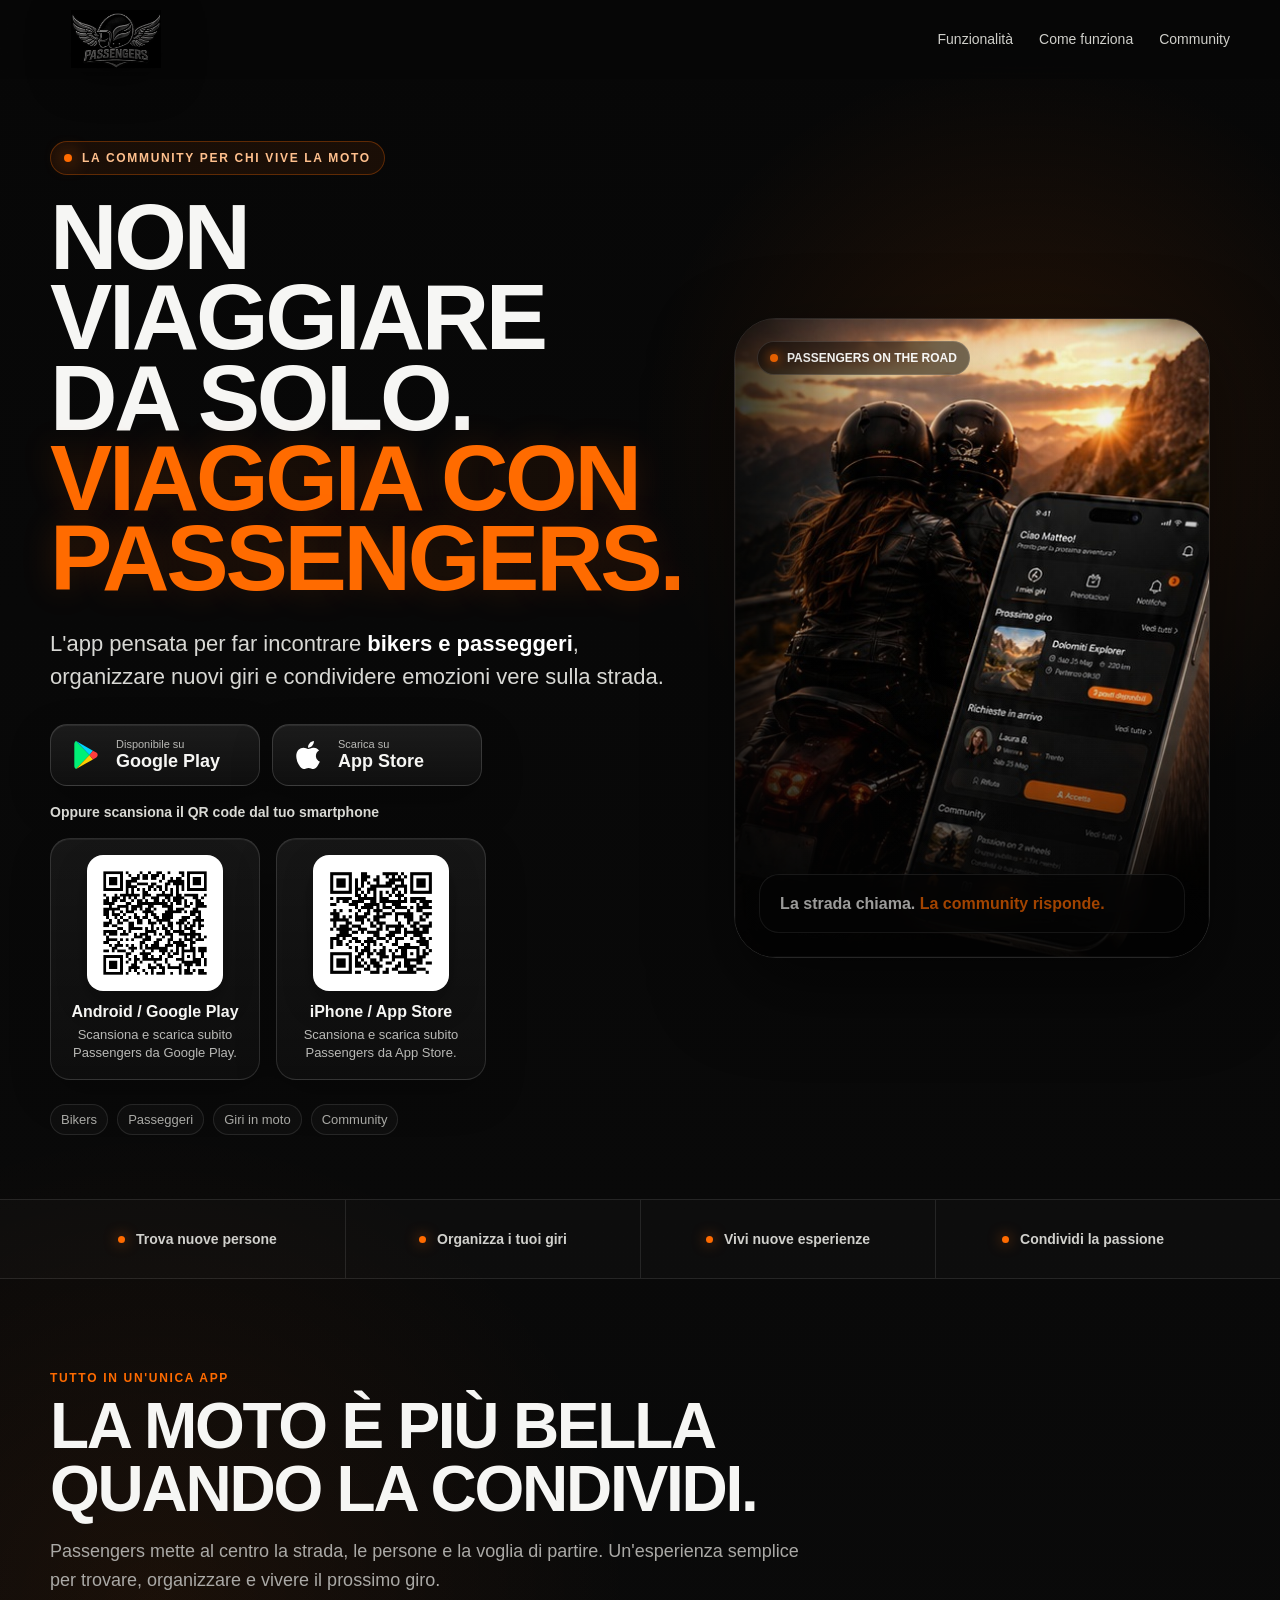
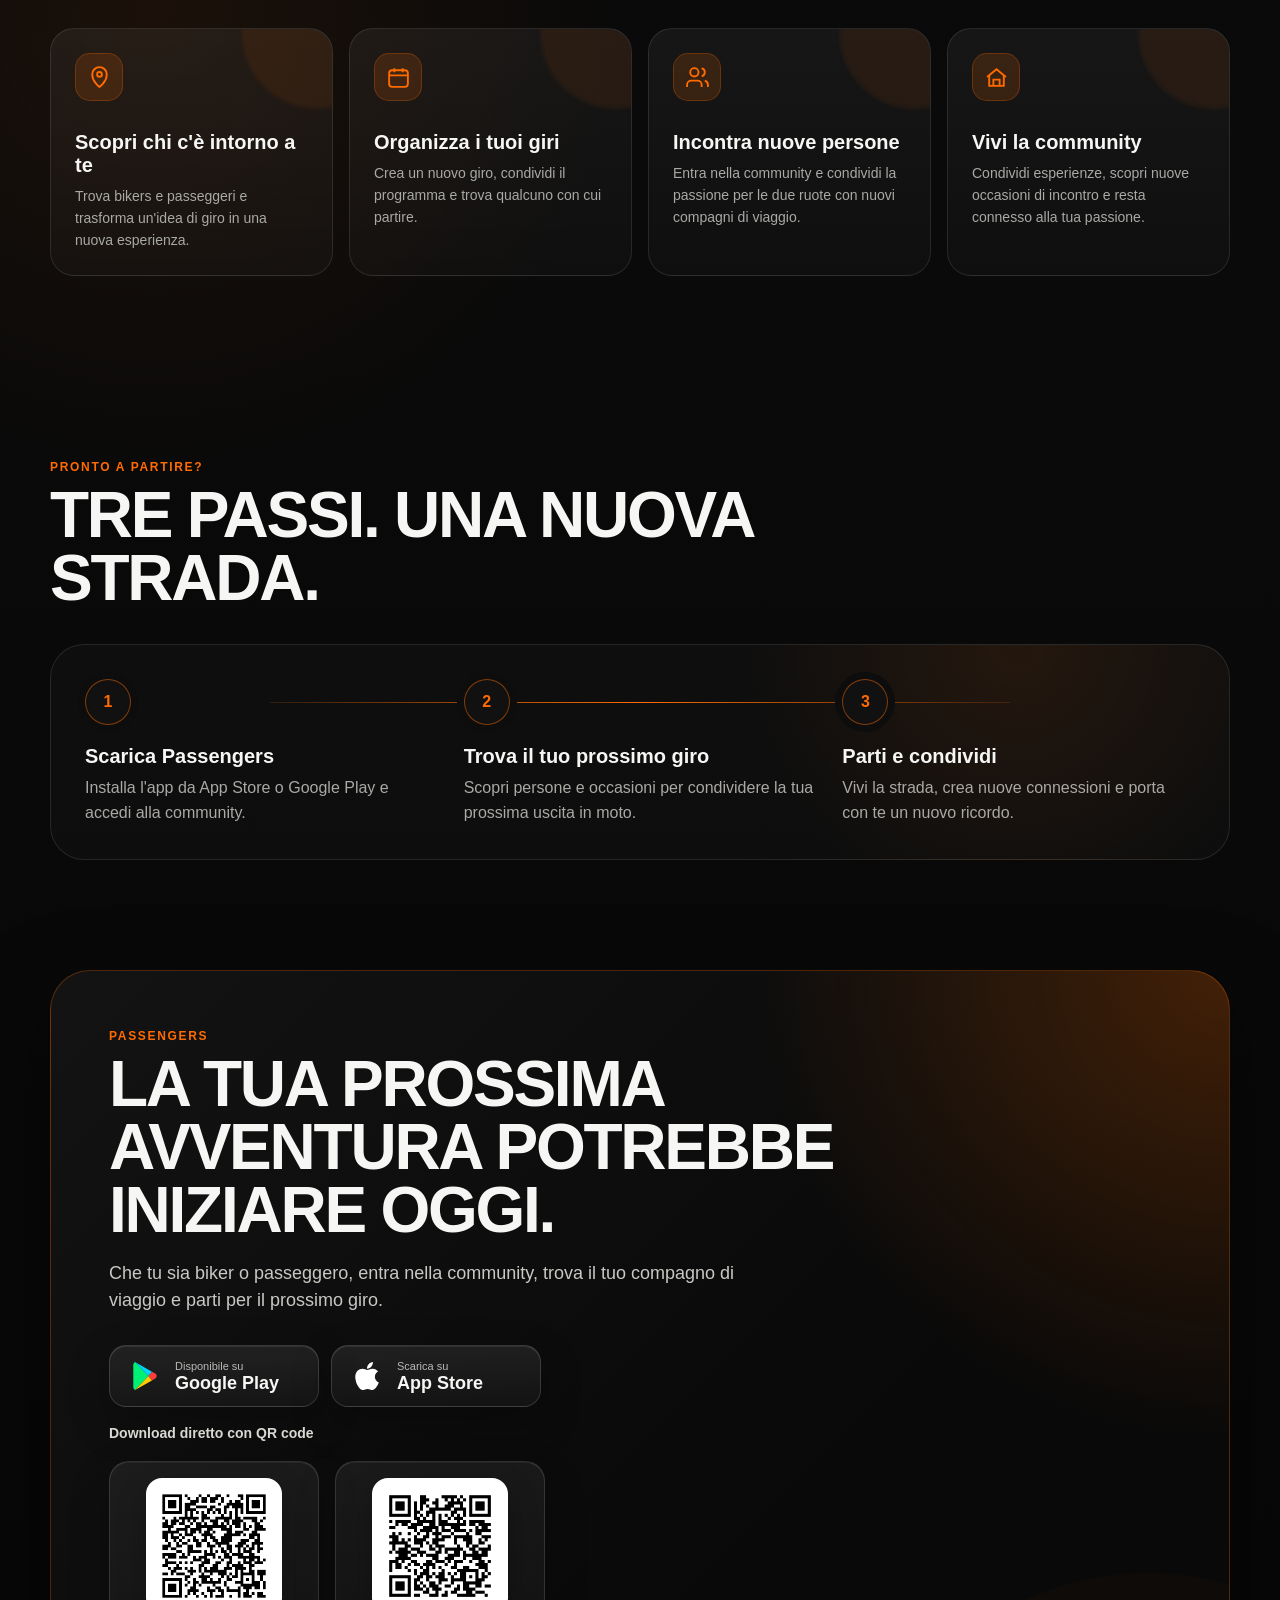
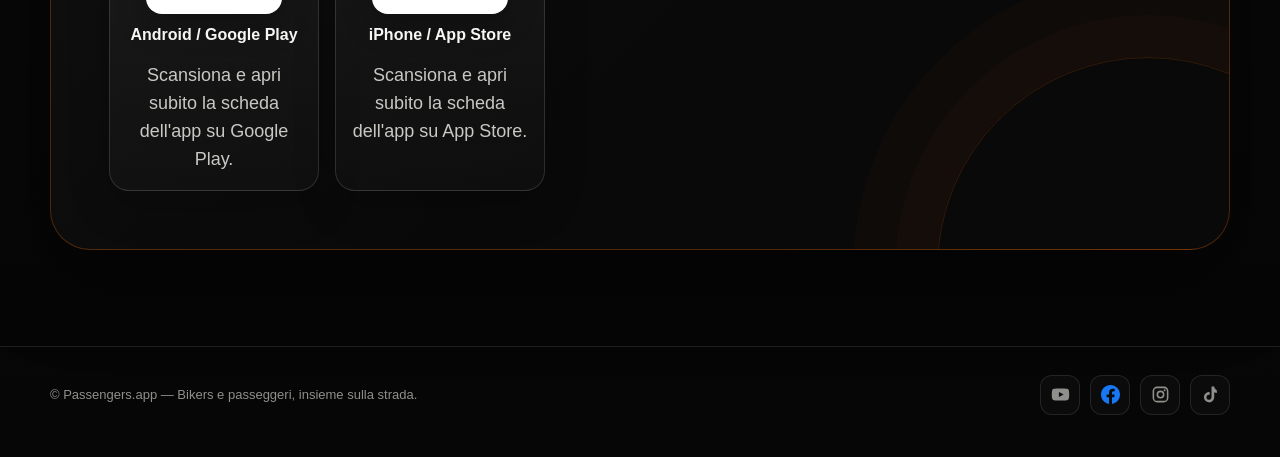
==== commit 7f6a22f5: "Update passengers_landing_page.html" ====
--- a/passengers_landing_page.html
+++ b/passengers_landing_page.html
@@ -1,517 +1,602 @@
-<!doctype html>
-<html lang="it">
-<head>
-  <meta charset="utf-8" />
-  <meta name="viewport" content="width=device-width, initial-scale=1, viewport-fit=cover" />
-  <title>Passengers — La strada è più bella insieme</title>
-  <meta name="description" content="Scarica Passengers, l'app che fa incontrare bikers e passeggeri per vivere giri in moto, nuove emozioni e momenti autentici da condividere." />
-  <meta name="theme-color" content="#070707" />
-  <meta property="og:title" content="Passengers — La tua prossima avventura inizia da qui" />
-  <meta property="og:description" content="Che tu sia biker o passeggero, trova il tuo compagno di viaggio e vivi nuove avventure in moto." />
-  <meta property="og:type" content="website" />
-
-  <style>
-    :root {
-      --bg: #070707;
-      --bg-soft: #0e0e0f;
-      --panel: rgba(20,20,22,.78);
-      --panel-2: #141416;
-      --line: rgba(255,255,255,.10);
-      --text: #f6f6f4;
-      --muted: #aaa9a6;
-      --orange: #ff6b00;
-      --orange-2: #ff8a1f;
-      --orange-soft: rgba(255,107,0,.15);
-      --shadow: 0 30px 80px rgba(0,0,0,.50);
-      --radius-xl: 34px;
-      --radius-lg: 24px;
-      --max: 1180px;
-    }
-
-    * { box-sizing: border-box; }
-    html { scroll-behavior: smooth; }
-    body {
-      margin: 0;
-      min-height: 100vh;
-      background:
-        radial-gradient(circle at 80% 12%, rgba(255,107,0,.12), transparent 24rem),
-        radial-gradient(circle at 12% 44%, rgba(255,107,0,.07), transparent 30rem),
-        linear-gradient(180deg, #070707 0%, #0a0a0a 50%, #060606 100%);
-      color: var(--text);
-      font-family: Inter, ui-sans-serif, -apple-system, BlinkMacSystemFont, "Segoe UI", Roboto, Helvetica, Arial, sans-serif;
-      overflow-x: hidden;
-    }
-
-    body::before {
-      content: "";
-      position: fixed;
-      inset: 0;
-      pointer-events: none;
-      opacity: .25;
-      background-image:
-        linear-gradient(rgba(255,255,255,.022) 1px, transparent 1px),
-        linear-gradient(90deg, rgba(255,255,255,.018) 1px, transparent 1px);
-      background-size: 48px 48px;
-      mask-image: linear-gradient(to bottom, black, transparent 88%);
-      z-index: -1;
-    }
-
-    a { color: inherit; }
-    img { max-width: 100%; display: block; }
-    button, a { -webkit-tap-highlight-color: transparent; }
-
-    .wrap { width: min(var(--max), calc(100% - 36px)); margin-inline: auto; }
-
-    .topbar {
-      position: sticky;
-      top: 0;
-      z-index: 50;
-      backdrop-filter: blur(18px);
-      background: rgba(7,7,7,.60);
-      border-bottom: 1px solid transparent;
-      transition: .25s ease;
-    }
-    .topbar.scrolled { border-bottom-color: var(--line); background: rgba(7,7,7,.82); }
-    .nav { height: 78px; display: flex; align-items: center; justify-content: space-between; gap: 24px; }
-    .brand { display: flex; align-items: center; gap: 12px; text-decoration: none; }
-    .brand img { width: 132px; height: 58px; object-fit: contain; filter: drop-shadow(0 8px 22px rgba(0,0,0,.45)); }
-    .navlinks { display: flex; align-items: center; gap: 26px; font-size: 14px; color: #cfcfca; }
-    .navlinks a { text-decoration: none; transition: color .2s ease; }
-    .navlinks a:hover { color: white; }
-    .nav-cta {
-      text-decoration: none;
-      padding: 12px 18px;
-      border-radius: 999px;
-      font-weight: 800;
-      background: linear-gradient(135deg, var(--orange), var(--orange-2));
-      color: #111;
-      box-shadow: 0 10px 30px rgba(255,107,0,.26);
-    }
-
-    .hero {
-      position: relative;
-      padding: 62px 0 34px;
-      min-height: calc(100vh - 78px);
-      display: grid;
-      align-items: center;
-    }
-    .hero-grid { display: grid; grid-template-columns: 1.04fr .96fr; gap: 52px; align-items: center; }
-    .eyebrow {
-      display: inline-flex;
-      align-items: center;
-      gap: 10px;
-      padding: 9px 13px;
-      border: 1px solid rgba(255,107,0,.30);
-      border-radius: 999px;
-      color: #ffc08d;
-      background: rgba(255,107,0,.08);
-      font-size: 12px;
-      font-weight: 850;
-      letter-spacing: .14em;
-      text-transform: uppercase;
-      margin-bottom: 22px;
-    }
-    .eyebrow::before { content:""; width:8px; height:8px; border-radius:50%; background:var(--orange); box-shadow:0 0 18px var(--orange); }
-
-    h1 {
-      margin: 0;
-      font-family: "Arial Narrow", Impact, Haettenschweiler, sans-serif;
-      text-transform: uppercase;
-      font-size: clamp(54px, 7.3vw, 104px);
-      line-height: .86;
-      letter-spacing: -.035em;
-      max-width: 780px;
-      text-wrap: balance;
-    }
-    h1 .orange {
-      display: block;
-      color: var(--orange);
-      text-shadow: 0 0 34px rgba(255,107,0,.18);
-    }
-    .hero-copy {
-      margin: 28px 0 0;
-      max-width: 650px;
-      color: #d8d8d4;
-      font-size: clamp(18px, 2vw, 22px);
-      line-height: 1.52;
-    }
-    .hero-copy strong { color: #fff; }
-
-    .cta-row { display: flex; flex-wrap: wrap; gap: 12px; margin-top: 30px; }
-    .store-button {
-      min-width: 210px;
-      display: inline-flex;
-      align-items: center;
-      gap: 13px;
-      padding: 13px 18px;
-      border-radius: 17px;
-      border: 1px solid rgba(255,255,255,.15);
-      background: linear-gradient(180deg, rgba(255,255,255,.08), rgba(255,255,255,.03));
-      text-decoration: none;
-      box-shadow: inset 0 1px 0 rgba(255,255,255,.08), 0 16px 40px rgba(0,0,0,.28);
-      transition: transform .2s ease, border-color .2s ease, background .2s ease;
-    }
-    .store-button:hover { transform: translateY(-3px); border-color: rgba(255,107,0,.55); background: rgba(255,107,0,.08); }
-    .store-icon { width: 34px; height: 34px; display:grid; place-items:center; flex:0 0 auto; }
-    .store-icon svg { width: 32px; height: 32px; }
-    .store-text small { display:block; color:#b9b9b6; font-size:11px; margin-bottom:2px; }
-    .store-text strong { display:block; font-size:18px; line-height:1.05; }
-
-    .micro { margin-top: 24px; display:flex; gap:9px; flex-wrap:wrap; color:#a9a9a5; font-size:13px; }
-    .micro span { padding:7px 10px; border-radius:999px; border:1px solid var(--line); background:rgba(255,255,255,.025); }
-
-    .visual {
-      position: relative;
-      min-height: 640px;
-      border-radius: 42px;
-      overflow: hidden;
-      box-shadow: var(--shadow);
-      border: 1px solid rgba(255,255,255,.12);
-      isolation: isolate;
-    }
-    .visual::before {
-      content:"";
-      position:absolute;
-      inset:0;
-      background-image:
-        linear-gradient(90deg, rgba(5,5,5,.55) 0%, rgba(5,5,5,.12) 34%, rgba(5,5,5,.04) 70%),
-        linear-gradient(180deg, transparent 54%, rgba(5,5,5,.86) 100%),
-        url("[data-uri]");
-      background-size: cover;
-      background-position: center;
-      transform: scale(1.015);
-      z-index: -2;
-    }
-    .visual::after {
-      content:"";
-      position:absolute;
-      inset:0;
-      box-shadow: inset 0 0 0 1px rgba(255,255,255,.03), inset 0 -120px 120px rgba(0,0,0,.42);
-      pointer-events:none;
-    }
-    .visual-badge {
-      position:absolute;
-      left:22px;
-      top:22px;
-      display:flex;
-      align-items:center;
-      gap:9px;
-      padding:9px 12px;
-      border-radius:999px;
-      background:rgba(0,0,0,.50);
-      border:1px solid rgba(255,255,255,.14);
-      backdrop-filter: blur(12px);
-      font-size:12px;
-      font-weight:800;
-    }
-    .visual-badge i { width:8px; height:8px; border-radius:50%; background:var(--orange); box-shadow:0 0 12px var(--orange); }
-    .visual-quote {
-      position:absolute;
-      left:24px;
-      right:24px;
-      bottom:24px;
-      padding:18px 20px;
-      border-radius:20px;
-      background:rgba(8,8,8,.62);
-      border:1px solid rgba(255,255,255,.12);
-      backdrop-filter: blur(14px);
-      font-weight:700;
-      line-height:1.35;
-      font-size:16px;
-    }
-    .visual-quote span { color:var(--orange); }
-
-    .strip { margin-top: 30px; border-top:1px solid var(--line); border-bottom:1px solid var(--line); background:rgba(255,255,255,.018); }
-    .strip-inner { min-height:78px; display:grid; grid-template-columns:repeat(4,1fr); }
-    .strip-item { display:flex; align-items:center; justify-content:center; gap:11px; color:#d0d0cc; font-weight:750; font-size:14px; text-align:center; padding:18px 10px; }
-    .strip-item + .strip-item { border-left:1px solid var(--line); }
-    .strip-dot { width:7px; height:7px; border-radius:50%; background:var(--orange); box-shadow:0 0 14px rgba(255,107,0,.7); }
-
-    .section { padding: 92px 0; }
-    .section-head { max-width:760px; margin-bottom:34px; }
-    .kicker { color:var(--orange); text-transform:uppercase; letter-spacing:.14em; font-weight:850; font-size:12px; }
-    h2 { margin:10px 0 0; font-size:clamp(36px, 5vw, 66px); line-height:.98; letter-spacing:-.035em; text-transform:uppercase; font-family:"Arial Narrow", Impact, Haettenschweiler, sans-serif; }
-    .section-head p { color:var(--muted); font-size:18px; line-height:1.6; margin:16px 0 0; }
-
-    .features { display:grid; grid-template-columns:repeat(4,1fr); gap:16px; }
-    .feature {
-      position:relative;
-      min-height:230px;
-      padding:24px;
-      border-radius:var(--radius-lg);
-      background:linear-gradient(180deg, rgba(255,255,255,.055), rgba(255,255,255,.024));
-      border:1px solid var(--line);
-      overflow:hidden;
-      transition:transform .25s ease, border-color .25s ease;
-    }
-    .feature:hover { transform:translateY(-5px); border-color:rgba(255,107,0,.38); }
-    .feature::after { content:""; position:absolute; width:150px; height:150px; border-radius:50%; background:rgba(255,107,0,.08); filter:blur(2px); right:-60px; top:-70px; }
-    .icon { width:48px; height:48px; border-radius:15px; display:grid; place-items:center; background:var(--orange-soft); border:1px solid rgba(255,107,0,.25); color:var(--orange); margin-bottom:30px; }
-    .icon svg { width:25px; height:25px; }
-    .feature h3 { margin:0 0 9px; font-size:20px; }
-    .feature p { margin:0; color:#a9a9a6; line-height:1.55; font-size:14px; }
-
-    .steps-wrap {
-      border:1px solid var(--line);
-      border-radius:var(--radius-xl);
-      padding:34px;
-      background:
-        radial-gradient(circle at 82% 0%, rgba(255,107,0,.09), transparent 28%),
-        rgba(255,255,255,.025);
-      overflow:hidden;
-      position:relative;
-    }
-    .steps { display:grid; grid-template-columns:repeat(3,1fr); gap:26px; position:relative; }
-    .steps::before { content:""; position:absolute; top:23px; left:16.66%; right:16.66%; height:1px; background:linear-gradient(90deg, rgba(255,107,0,.15), var(--orange), rgba(255,107,0,.15)); z-index:0; }
-    .step { position:relative; z-index:1; }
-    .num { width:46px; height:46px; border-radius:50%; display:grid; place-items:center; background:#111; border:1px solid rgba(255,107,0,.48); color:var(--orange); font-weight:900; box-shadow:0 0 0 7px #0d0d0e; margin-bottom:20px; }
-    .step h3 { font-size:20px; margin:0 0 8px; }
-    .step p { margin:0; color:var(--muted); line-height:1.55; }
-
-    .final-cta { padding: 18px 0 96px; }
-    .final-card {
-      position:relative;
-      overflow:hidden;
-      border-radius:40px;
-      padding:58px;
-      border:1px solid rgba(255,107,0,.28);
-      background:
-        radial-gradient(circle at 100% 0%, rgba(255,107,0,.23), transparent 32%),
-        linear-gradient(135deg, #131313, #090909 62%);
-      box-shadow:var(--shadow);
-    }
-    .final-card::after { content:""; position:absolute; width:420px; height:420px; border:1px solid rgba(255,107,0,.17); border-radius:50%; right:-130px; bottom:-230px; box-shadow:0 0 0 42px rgba(255,107,0,.025),0 0 0 84px rgba(255,107,0,.018); }
-    .final-card h2 { max-width:760px; }
-    .final-card p { max-width:650px; color:#c8c8c4; font-size:18px; line-height:1.55; margin:18px 0 0; }
-
-    footer { border-top:1px solid var(--line); padding:28px 0 42px; color:#8f8f8b; font-size:13px; }
-    .footer-row { display:flex; align-items:center; justify-content:space-between; gap:24px; flex-wrap:wrap; }
-    .socials { display:flex; gap:10px; flex-wrap:wrap; }
-    .socials a { width:40px; height:40px; display:grid; place-items:center; border-radius:12px; border:1px solid var(--line); background:rgba(255,255,255,.025); text-decoration:none; transition:.2s; }
-    .socials a:hover { border-color:rgba(255,107,0,.45); transform:translateY(-2px); }
-    .socials svg { width:19px; height:19px; }
-
-    .reveal { opacity:0; transform:translateY(18px); transition:opacity .7s ease, transform .7s ease; }
-    .reveal.in { opacity:1; transform:none; }
-
-    .mobile-download { display:none; }
-
-    @media (max-width: 980px) {
-      .navlinks { display:none; }
-      .hero { padding-top:34px; }
-      .hero-grid { grid-template-columns:1fr; gap:30px; }
-      .visual { min-height:560px; }
-      .features { grid-template-columns:repeat(2,1fr); }
-      .strip-inner { grid-template-columns:repeat(2,1fr); }
-      .strip-item:nth-child(3) { border-left:0; border-top:1px solid var(--line); }
-      .strip-item:nth-child(4) { border-top:1px solid var(--line); }
-    }
-
-    @media (max-width: 640px) {
-      .wrap { width:min(100% - 24px, var(--max)); }
-      .nav { height:68px; }
-      .brand img { width:112px; height:48px; }
-      .nav-cta { padding:10px 14px; font-size:13px; }
-      .hero { min-height:auto; padding:32px 0 20px; }
-      h1 { font-size:clamp(50px, 17vw, 76px); }
-      .hero-copy { font-size:17px; }
-      .cta-row { display:grid; grid-template-columns:1fr; }
-      .store-button { min-width:0; width:100%; }
-      .visual { min-height:500px; border-radius:28px; }
-      .visual::before { background-position: 54% center; }
-      .features { grid-template-columns:1fr; }
-      .section { padding:68px 0; }
-      .steps-wrap { padding:26px 22px; }
-      .steps { grid-template-columns:1fr; gap:28px; }
-      .steps::before { left:22px; top:20px; bottom:20px; width:1px; height:auto; right:auto; background:linear-gradient(180deg, rgba(255,107,0,.2), var(--orange), rgba(255,107,0,.1)); }
-      .step { padding-left:64px; min-height:72px; }
-      .num { position:absolute; left:0; top:0; }
-      .final-card { padding:36px 24px 38px; border-radius:28px; }
-      .strip-inner { grid-template-columns:1fr 1fr; }
-      .strip-item { font-size:12px; }
-      .mobile-download {
-        display:flex;
-        position:fixed;
-        z-index:60;
-        left:12px;
-        right:12px;
-        bottom:max(12px, env(safe-area-inset-bottom));
-        padding:13px 16px;
-        border-radius:16px;
-        background:linear-gradient(135deg, var(--orange), var(--orange-2));
-        color:#111;
-        text-decoration:none;
-        font-weight:900;
-        justify-content:center;
-        box-shadow:0 18px 50px rgba(255,107,0,.28);
-      }
-      footer { padding-bottom:88px; }
-    }
-
-    @media (prefers-reduced-motion: reduce) {
-      * { scroll-behavior:auto !important; transition:none !important; animation:none !important; }
-      .reveal { opacity:1; transform:none; }
-    }
-  </style>
-</head>
-<body>
-  <header class="topbar" id="topbar">
-    <div class="wrap nav">
-      <a class="brand" href="#top" aria-label="Passengers home">
-        <img alt="Logo Passengers" src="[data-uri]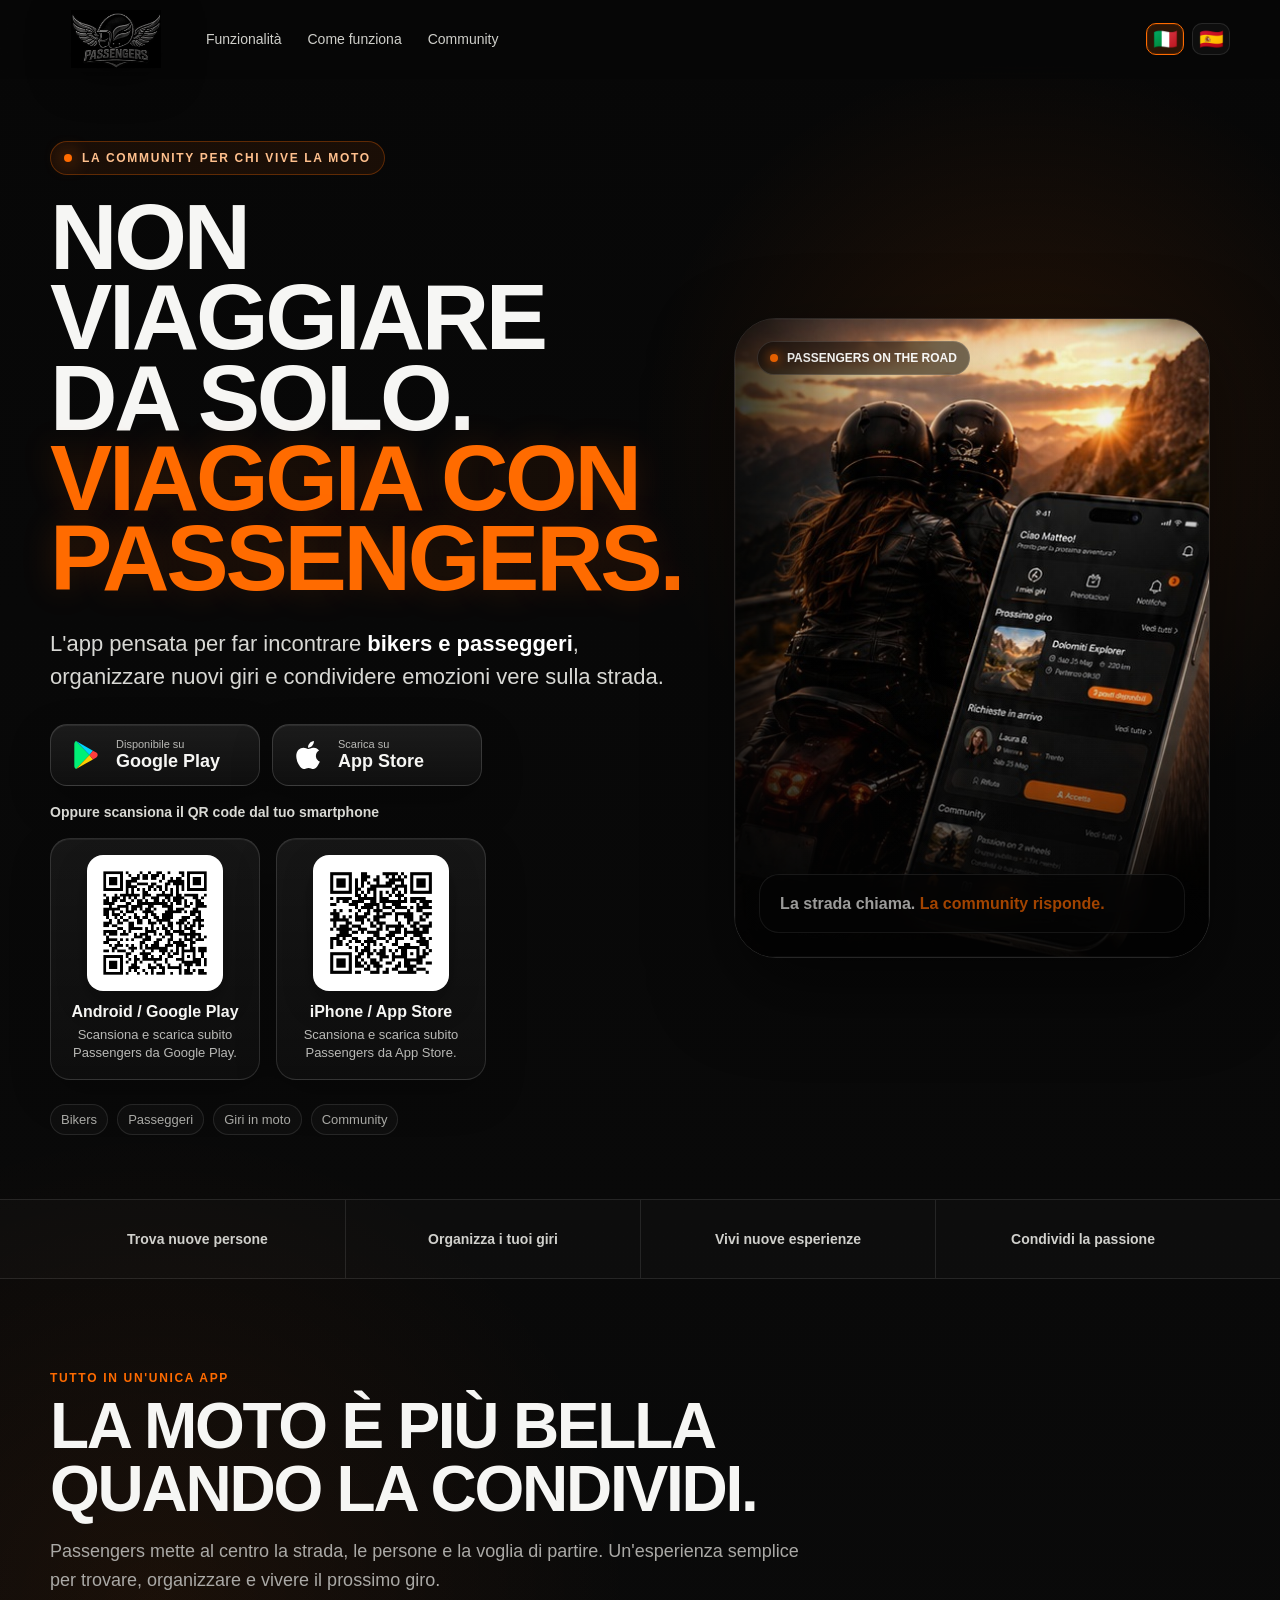
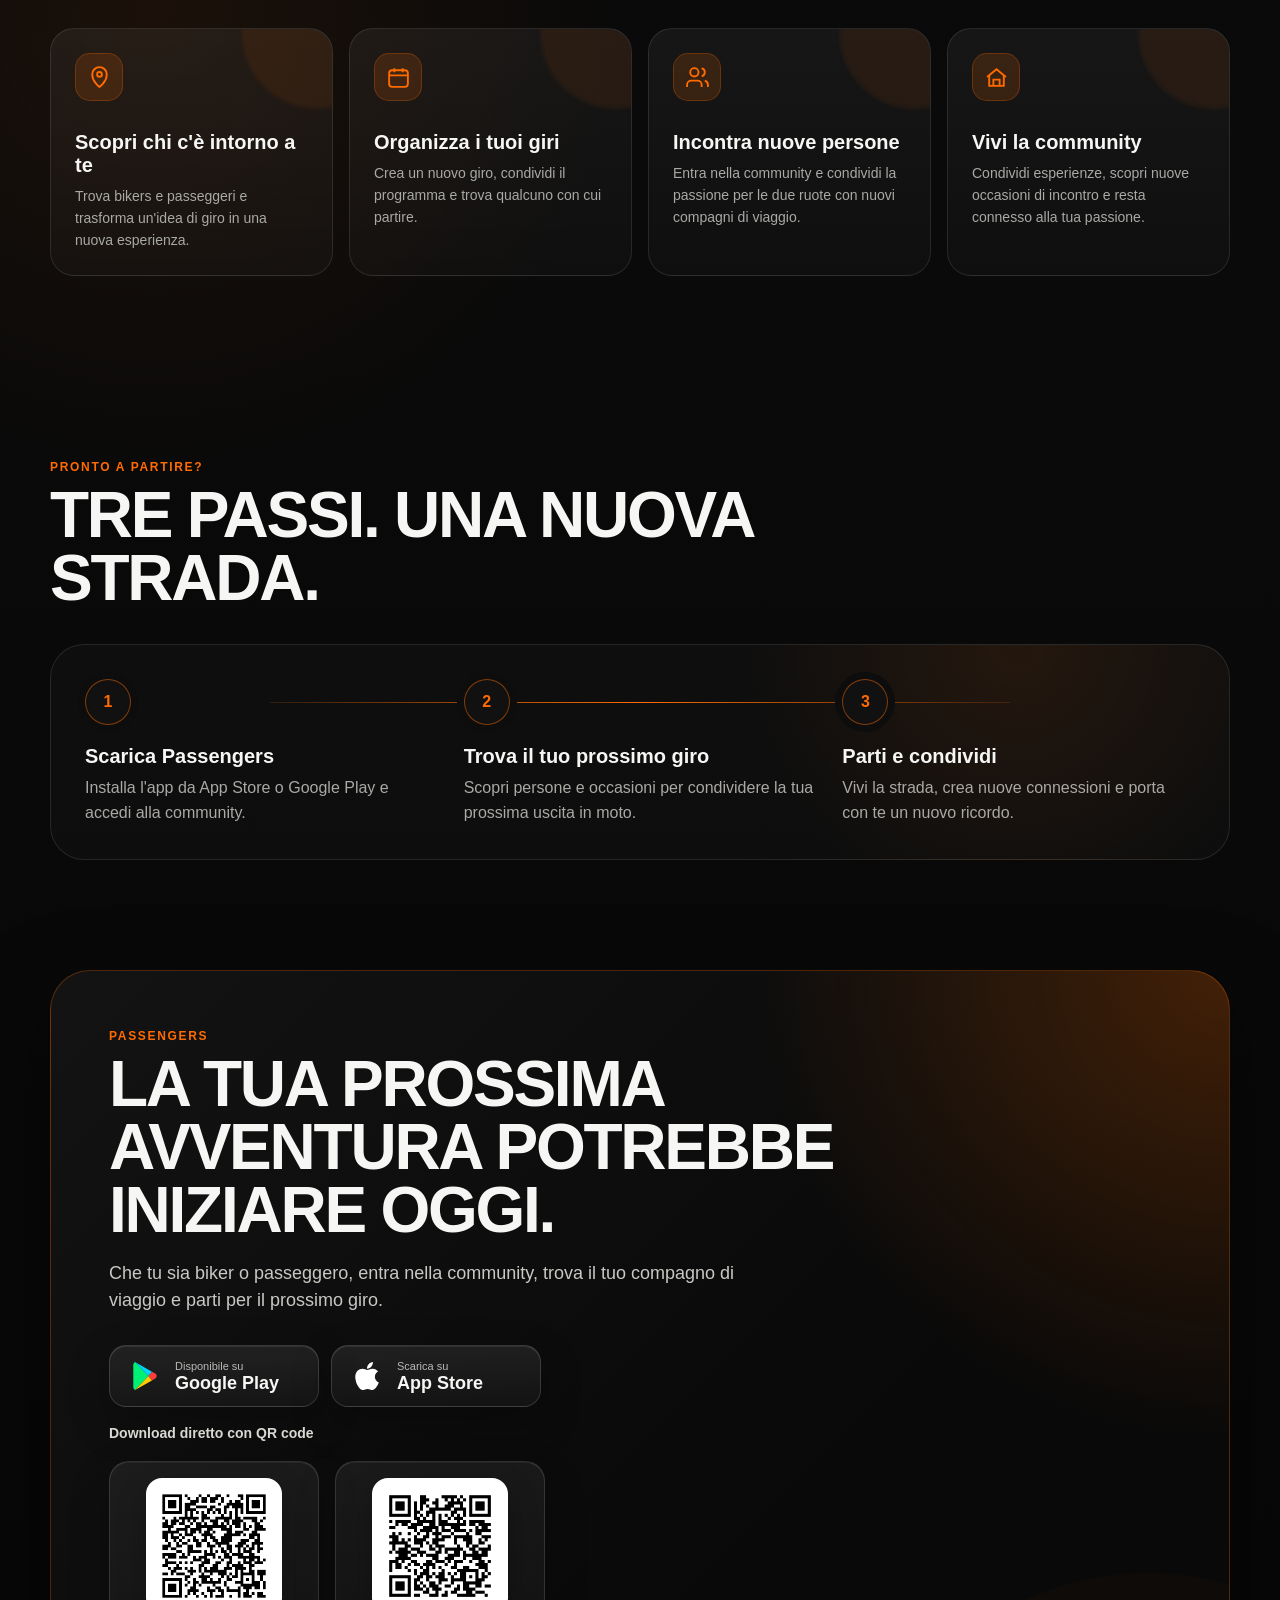
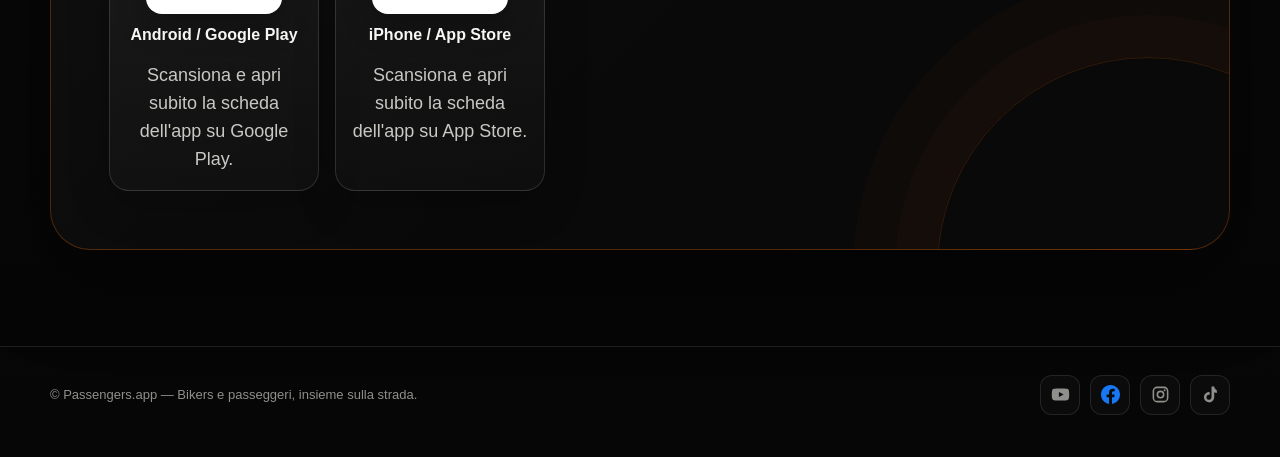
==== commit 02b675c0: "Add files via upload" ====
--- a/passengers_landing_page.html
+++ b/passengers_landing_page.html
@@ -1,602 +1,741 @@
-<!doctype html>
-<html lang="it">
-<head>
-  <meta charset="utf-8" />
-  <meta name="viewport" content="width=device-width, initial-scale=1, viewport-fit=cover" />
-  <title>Passengers — La strada è più bella insieme</title>
-  <meta name="description" content="Scarica Passengers, l'app che fa incontrare bikers e passeggeri per vivere giri in moto, nuove emozioni e momenti autentici da condividere." />
-  <meta name="theme-color" content="#070707" />
-  <meta property="og:title" content="Passengers — La tua prossima avventura inizia da qui" />
-  <meta property="og:description" content="Che tu sia biker o passeggero, trova il tuo compagno di viaggio e vivi nuove avventure in moto." />
-  <meta property="og:type" content="website" />
-
-  <style>
-    :root {
-      --bg: #070707;
-      --bg-soft: #0e0e0f;
-      --panel: rgba(20,20,22,.78);
-      --panel-2: #141416;
-      --line: rgba(255,255,255,.10);
-      --text: #f6f6f4;
-      --muted: #aaa9a6;
-      --orange: #ff6b00;
-      --orange-2: #ff8a1f;
-      --orange-soft: rgba(255,107,0,.15);
-      --shadow: 0 30px 80px rgba(0,0,0,.50);
-      --radius-xl: 34px;
-      --radius-lg: 24px;
-      --max: 1180px;
-    }
-
-    * { box-sizing: border-box; }
-    html { scroll-behavior: smooth; }
-    body {
-      margin: 0;
-      min-height: 100vh;
-      background:
-        radial-gradient(circle at 80% 12%, rgba(255,107,0,.12), transparent 24rem),
-        radial-gradient(circle at 12% 44%, rgba(255,107,0,.07), transparent 30rem),
-        linear-gradient(180deg, #070707 0%, #0a0a0a 50%, #060606 100%);
-      color: var(--text);
-      font-family: Inter, ui-sans-serif, -apple-system, BlinkMacSystemFont, "Segoe UI", Roboto, Helvetica, Arial, sans-serif;
-      overflow-x: hidden;
-    }
-
-    body::before {
-      content: "";
-      position: fixed;
-      inset: 0;
-      pointer-events: none;
-      opacity: .25;
-      background-image:
-        linear-gradient(rgba(255,255,255,.022) 1px, transparent 1px),
-        linear-gradient(90deg, rgba(255,255,255,.018) 1px, transparent 1px);
-      background-size: 48px 48px;
-      mask-image: linear-gradient(to bottom, black, transparent 88%);
-      z-index: -1;
-    }
-
-    a { color: inherit; }
-    img { max-width: 100%; display: block; }
-    button, a { -webkit-tap-highlight-color: transparent; }
-
-    .wrap { width: min(var(--max), calc(100% - 36px)); margin-inline: auto; }
-
-    .topbar {
-      position: sticky;
-      top: 0;
-      z-index: 50;
-      backdrop-filter: blur(18px);
-      background: rgba(7,7,7,.60);
-      border-bottom: 1px solid transparent;
-      transition: .25s ease;
-    }
-    .topbar.scrolled { border-bottom-color: var(--line); background: rgba(7,7,7,.82); }
-    .nav { height: 78px; display: flex; align-items: center; justify-content: space-between; gap: 24px; }
-    .brand { display: flex; align-items: center; gap: 12px; text-decoration: none; }
-    .brand img { width: 132px; height: 58px; object-fit: contain; filter: drop-shadow(0 8px 22px rgba(0,0,0,.45)); }
-    .navlinks { display: flex; align-items: center; gap: 26px; font-size: 14px; color: #cfcfca; }
-    .navlinks a { text-decoration: none; transition: color .2s ease; }
-    .navlinks a:hover { color: white; }
-    .nav-cta {
-      text-decoration: none;
-      padding: 12px 18px;
-      border-radius: 999px;
-      font-weight: 800;
-      background: linear-gradient(135deg, var(--orange), var(--orange-2));
-      color: #111;
-      box-shadow: 0 10px 30px rgba(255,107,0,.26);
-    }
-
-    .hero {
-      position: relative;
-      padding: 62px 0 34px;
-      min-height: calc(100vh - 78px);
-      display: grid;
-      align-items: center;
-    }
-    .hero-grid { display: grid; grid-template-columns: 1.04fr .96fr; gap: 52px; align-items: center; }
-    .eyebrow {
-      display: inline-flex;
-      align-items: center;
-      gap: 10px;
-      padding: 9px 13px;
-      border: 1px solid rgba(255,107,0,.30);
-      border-radius: 999px;
-      color: #ffc08d;
-      background: rgba(255,107,0,.08);
-      font-size: 12px;
-      font-weight: 850;
-      letter-spacing: .14em;
-      text-transform: uppercase;
-      margin-bottom: 22px;
-    }
-    .eyebrow::before { content:""; width:8px; height:8px; border-radius:50%; background:var(--orange); box-shadow:0 0 18px var(--orange); }
-
-    h1 {
-      margin: 0;
-      font-family: "Arial Narrow", Impact, Haettenschweiler, sans-serif;
-      text-transform: uppercase;
-      font-size: clamp(54px, 7.3vw, 104px);
-      line-height: .86;
-      letter-spacing: -.035em;
-      max-width: 780px;
-      text-wrap: balance;
-    }
-    h1 .orange {
-      display: block;
-      color: var(--orange);
-      text-shadow: 0 0 34px rgba(255,107,0,.18);
-    }
-    .hero-copy {
-      margin: 28px 0 0;
-      max-width: 650px;
-      color: #d8d8d4;
-      font-size: clamp(18px, 2vw, 22px);
-      line-height: 1.52;
-    }
-    .hero-copy strong { color: #fff; }
-
-    .cta-row { display: flex; flex-wrap: wrap; gap: 12px; margin-top: 30px; }
-    .store-button {
-      min-width: 210px;
-      display: inline-flex;
-      align-items: center;
-      gap: 13px;
-      padding: 13px 18px;
-      border-radius: 17px;
-      border: 1px solid rgba(255,255,255,.15);
-      background: linear-gradient(180deg, rgba(255,255,255,.08), rgba(255,255,255,.03));
-      text-decoration: none;
-      box-shadow: inset 0 1px 0 rgba(255,255,255,.08), 0 16px 40px rgba(0,0,0,.28);
-      transition: transform .2s ease, border-color .2s ease, background .2s ease;
-    }
-    .store-button:hover { transform: translateY(-3px); border-color: rgba(255,107,0,.55); background: rgba(255,107,0,.08); }
-    .store-icon { width: 34px; height: 34px; display:grid; place-items:center; flex:0 0 auto; }
-    .store-icon svg { width: 32px; height: 32px; }
-    .store-text small { display:block; color:#b9b9b6; font-size:11px; margin-bottom:2px; }
-    .store-text strong { display:block; font-size:18px; line-height:1.05; }
-
-
-    .qr-grid {
-      display:grid;
-      grid-template-columns:repeat(2, minmax(170px, 210px));
-      gap:16px;
-      margin-top:18px;
-      align-items:stretch;
-    }
-    .qr-card {
-      display:block;
-      text-decoration:none;
-      padding:16px;
-      border-radius:20px;
-      border:1px solid rgba(255,255,255,.13);
-      background:linear-gradient(180deg, rgba(255,255,255,.06), rgba(255,255,255,.025));
-      box-shadow: inset 0 1px 0 rgba(255,255,255,.06), 0 16px 40px rgba(0,0,0,.22);
-      transition: transform .2s ease, border-color .2s ease, background .2s ease;
-      text-align:center;
-    }
-    .qr-card:hover {
-      transform: translateY(-3px);
-      border-color: rgba(255,107,0,.55);
-      background: rgba(255,107,0,.08);
-    }
-    .qr-card img {
-      width: 136px;
-      height: 136px;
-      margin: 0 auto 12px;
-      padding: 8px;
-      background: #fff;
-      border-radius: 16px;
-      box-shadow: 0 12px 30px rgba(0,0,0,.28);
-    }
-    .qr-card strong {
-      display:block;
-      font-size:16px;
-      margin-bottom:5px;
-    }
-    .qr-card p {
-      margin:0;
-      color:#b9b9b6;
-      font-size:13px;
-      line-height:1.45;
-    }
-    .qr-title {
-      margin-top: 18px;
-      color:#d9d9d4;
-      font-size:14px;
-      font-weight:700;
-    }
-    .final-card .qr-grid {
-      margin-top:20px;
-    }
-
-    .micro { margin-top: 24px; display:flex; gap:9px; flex-wrap:wrap; color:#a9a9a5; font-size:13px; }
-    .micro span { padding:7px 10px; border-radius:999px; border:1px solid var(--line); background:rgba(255,255,255,.025); }
-
-    .visual {
-      position: relative;
-      min-height: 640px;
-      border-radius: 42px;
-      overflow: hidden;
-      box-shadow: var(--shadow);
-      border: 1px solid rgba(255,255,255,.12);
-      isolation: isolate;
-    }
-    .visual::before {
-      content:"";
-      position:absolute;
-      inset:0;
-      background-image:
-        linear-gradient(90deg, rgba(5,5,5,.55) 0%, rgba(5,5,5,.12) 34%, rgba(5,5,5,.04) 70%),
-        linear-gradient(180deg, transparent 54%, rgba(5,5,5,.86) 100%),
-        url("[data-uri]");
-      background-size: cover;
-      background-position: center;
-      transform: scale(1.015);
-      z-index: -2;
-    }
-    .visual::after {
-      content:"";
-      position:absolute;
-      inset:0;
-      box-shadow: inset 0 0 0 1px rgba(255,255,255,.03), inset 0 -120px 120px rgba(0,0,0,.42);
-      pointer-events:none;
-    }
-    .visual-badge {
-      position:absolute;
-      left:22px;
-      top:22px;
-      display:flex;
-      align-items:center;
-      gap:9px;
-      padding:9px 12px;
-      border-radius:999px;
-      background:rgba(0,0,0,.50);
-      border:1px solid rgba(255,255,255,.14);
-      backdrop-filter: blur(12px);
-      font-size:12px;
-      font-weight:800;
-    }
-    .visual-badge i { width:8px; height:8px; border-radius:50%; background:var(--orange); box-shadow:0 0 12px var(--orange); }
-    .visual-quote {
-      position:absolute;
-      left:24px;
-      right:24px;
-      bottom:24px;
-      padding:18px 20px;
-      border-radius:20px;
-      background:rgba(8,8,8,.62);
-      border:1px solid rgba(255,255,255,.12);
-      backdrop-filter: blur(14px);
-      font-weight:700;
-      line-height:1.35;
-      font-size:16px;
-    }
-    .visual-quote span { color:var(--orange); }
-
-    .strip { margin-top: 30px; border-top:1px solid var(--line); border-bottom:1px solid var(--line); background:rgba(255,255,255,.018); }
-    .strip-inner { min-height:78px; display:grid; grid-template-columns:repeat(4,1fr); }
-    .strip-item { display:flex; align-items:center; justify-content:center; gap:11px; color:#d0d0cc; font-weight:750; font-size:14px; text-align:center; padding:18px 10px; }
-    .strip-item + .strip-item { border-left:1px solid var(--line); }
-    .strip-dot { width:7px; height:7px; border-radius:50%; background:var(--orange); box-shadow:0 0 14px rgba(255,107,0,.7); }
-
-    .section { padding: 92px 0; }
-    .section-head { max-width:760px; margin-bottom:34px; }
-    .kicker { color:var(--orange); text-transform:uppercase; letter-spacing:.14em; font-weight:850; font-size:12px; }
-    h2 { margin:10px 0 0; font-size:clamp(36px, 5vw, 66px); line-height:.98; letter-spacing:-.035em; text-transform:uppercase; font-family:"Arial Narrow", Impact, Haettenschweiler, sans-serif; }
-    .section-head p { color:var(--muted); font-size:18px; line-height:1.6; margin:16px 0 0; }
-
-    .features { display:grid; grid-template-columns:repeat(4,1fr); gap:16px; }
-    .feature {
-      position:relative;
-      min-height:230px;
-      padding:24px;
-      border-radius:var(--radius-lg);
-      background:linear-gradient(180deg, rgba(255,255,255,.055), rgba(255,255,255,.024));
-      border:1px solid var(--line);
-      overflow:hidden;
-      transition:transform .25s ease, border-color .25s ease;
-    }
-    .feature:hover { transform:translateY(-5px); border-color:rgba(255,107,0,.38); }
-    .feature::after { content:""; position:absolute; width:150px; height:150px; border-radius:50%; background:rgba(255,107,0,.08); filter:blur(2px); right:-60px; top:-70px; }
-    .icon { width:48px; height:48px; border-radius:15px; display:grid; place-items:center; background:var(--orange-soft); border:1px solid rgba(255,107,0,.25); color:var(--orange); margin-bottom:30px; }
-    .icon svg { width:25px; height:25px; }
-    .feature h3 { margin:0 0 9px; font-size:20px; }
-    .feature p { margin:0; color:#a9a9a6; line-height:1.55; font-size:14px; }
-
-    .steps-wrap {
-      border:1px solid var(--line);
-      border-radius:var(--radius-xl);
-      padding:34px;
-      background:
-        radial-gradient(circle at 82% 0%, rgba(255,107,0,.09), transparent 28%),
-        rgba(255,255,255,.025);
-      overflow:hidden;
-      position:relative;
-    }
-    .steps { display:grid; grid-template-columns:repeat(3,1fr); gap:26px; position:relative; }
-    .steps::before { content:""; position:absolute; top:23px; left:16.66%; right:16.66%; height:1px; background:linear-gradient(90deg, rgba(255,107,0,.15), var(--orange), rgba(255,107,0,.15)); z-index:0; }
-    .step { position:relative; z-index:1; }
-    .num { width:46px; height:46px; border-radius:50%; display:grid; place-items:center; background:#111; border:1px solid rgba(255,107,0,.48); color:var(--orange); font-weight:900; box-shadow:0 0 0 7px #0d0d0e; margin-bottom:20px; }
-    .step h3 { font-size:20px; margin:0 0 8px; }
-    .step p { margin:0; color:var(--muted); line-height:1.55; }
-
-    .final-cta { padding: 18px 0 96px; }
-    .final-card {
-      position:relative;
-      overflow:hidden;
-      border-radius:40px;
-      padding:58px;
-      border:1px solid rgba(255,107,0,.28);
-      background:
-        radial-gradient(circle at 100% 0%, rgba(255,107,0,.23), transparent 32%),
-        linear-gradient(135deg, #131313, #090909 62%);
-      box-shadow:var(--shadow);
-    }
-    .final-card::after { content:""; position:absolute; width:420px; height:420px; border:1px solid rgba(255,107,0,.17); border-radius:50%; right:-130px; bottom:-230px; box-shadow:0 0 0 42px rgba(255,107,0,.025),0 0 0 84px rgba(255,107,0,.018); }
-    .final-card h2 { max-width:760px; }
-    .final-card p { max-width:650px; color:#c8c8c4; font-size:18px; line-height:1.55; margin:18px 0 0; }
-
-    footer { border-top:1px solid var(--line); padding:28px 0 42px; color:#8f8f8b; font-size:13px; }
-    .footer-row { display:flex; align-items:center; justify-content:space-between; gap:24px; flex-wrap:wrap; }
-    .socials { display:flex; gap:10px; flex-wrap:wrap; }
-    .socials a { width:40px; height:40px; display:grid; place-items:center; border-radius:12px; border:1px solid var(--line); background:rgba(255,255,255,.025); text-decoration:none; transition:.2s; }
-    .socials a:hover { border-color:rgba(255,107,0,.45); transform:translateY(-2px); }
-    .socials svg { width:19px; height:19px; }
-
-    .reveal { opacity:0; transform:translateY(18px); transition:opacity .7s ease, transform .7s ease; }
-    .reveal.in { opacity:1; transform:none; }
-
-    .mobile-download { display:none; }
-
-    @media (max-width: 980px) {
-      .navlinks { display:none; }
-      .hero { padding-top:34px; }
-      .hero-grid { grid-template-columns:1fr; gap:30px; }
-      .visual { min-height:560px; }
-      .features { grid-template-columns:repeat(2,1fr); }
-      .strip-inner { grid-template-columns:repeat(2,1fr); }
-      .strip-item:nth-child(3) { border-left:0; border-top:1px solid var(--line); }
-      .strip-item:nth-child(4) { border-top:1px solid var(--line); }
-    }
-
-    @media (max-width: 640px) {
-      .wrap { width:min(100% - 24px, var(--max)); }
-      .nav { height:68px; }
-      .brand img { width:112px; height:48px; }
-      .nav-cta { padding:10px 14px; font-size:13px; }
-      .hero { min-height:auto; padding:32px 0 20px; }
-      h1 { font-size:clamp(50px, 17vw, 76px); }
-      .hero-copy { font-size:17px; }
-      .cta-row { display:grid; grid-template-columns:1fr; }
-      .store-button { min-width:0; width:100%; }
-      .qr-grid { grid-template-columns:1fr; max-width:320px; }
-      .visual { min-height:500px; border-radius:28px; }
-      .visual::before { background-position: 54% center; }
-      .features { grid-template-columns:1fr; }
-      .section { padding:68px 0; }
-      .steps-wrap { padding:26px 22px; }
-      .steps { grid-template-columns:1fr; gap:28px; }
-      .steps::before { left:22px; top:20px; bottom:20px; width:1px; height:auto; right:auto; background:linear-gradient(180deg, rgba(255,107,0,.2), var(--orange), rgba(255,107,0,.1)); }
-      .step { padding-left:64px; min-height:72px; }
-      .num { position:absolute; left:0; top:0; }
-      .final-card { padding:36px 24px 38px; border-radius:28px; }
-      .strip-inner { grid-template-columns:1fr 1fr; }
-      .strip-item { font-size:12px; }
-      .mobile-download {
-        display:flex;
-        position:fixed;
-        z-index:60;
-        left:12px;
-        right:12px;
-        bottom:max(12px, env(safe-area-inset-bottom));
-        padding:13px 16px;
-        border-radius:16px;
-        background:linear-gradient(135deg, var(--orange), var(--orange-2));
-        color:#111;
-        text-decoration:none;
-        font-weight:900;
-        justify-content:center;
-        box-shadow:0 18px 50px rgba(255,107,0,.28);
-      }
-      footer { padding-bottom:88px; }
-    }
-
-    @media (prefers-reduced-motion: reduce) {
-      * { scroll-behavior:auto !important; transition:none !important; animation:none !important; }
-      .reveal { opacity:1; transform:none; }
-    }
-  </style>
-</head>
-<body>
-  <header class="topbar" id="topbar">
-    <div class="wrap nav">
-      <a class="brand" href="#top" aria-label="Passengers home">
-        <img alt="Logo Passengers" src="[data-uri]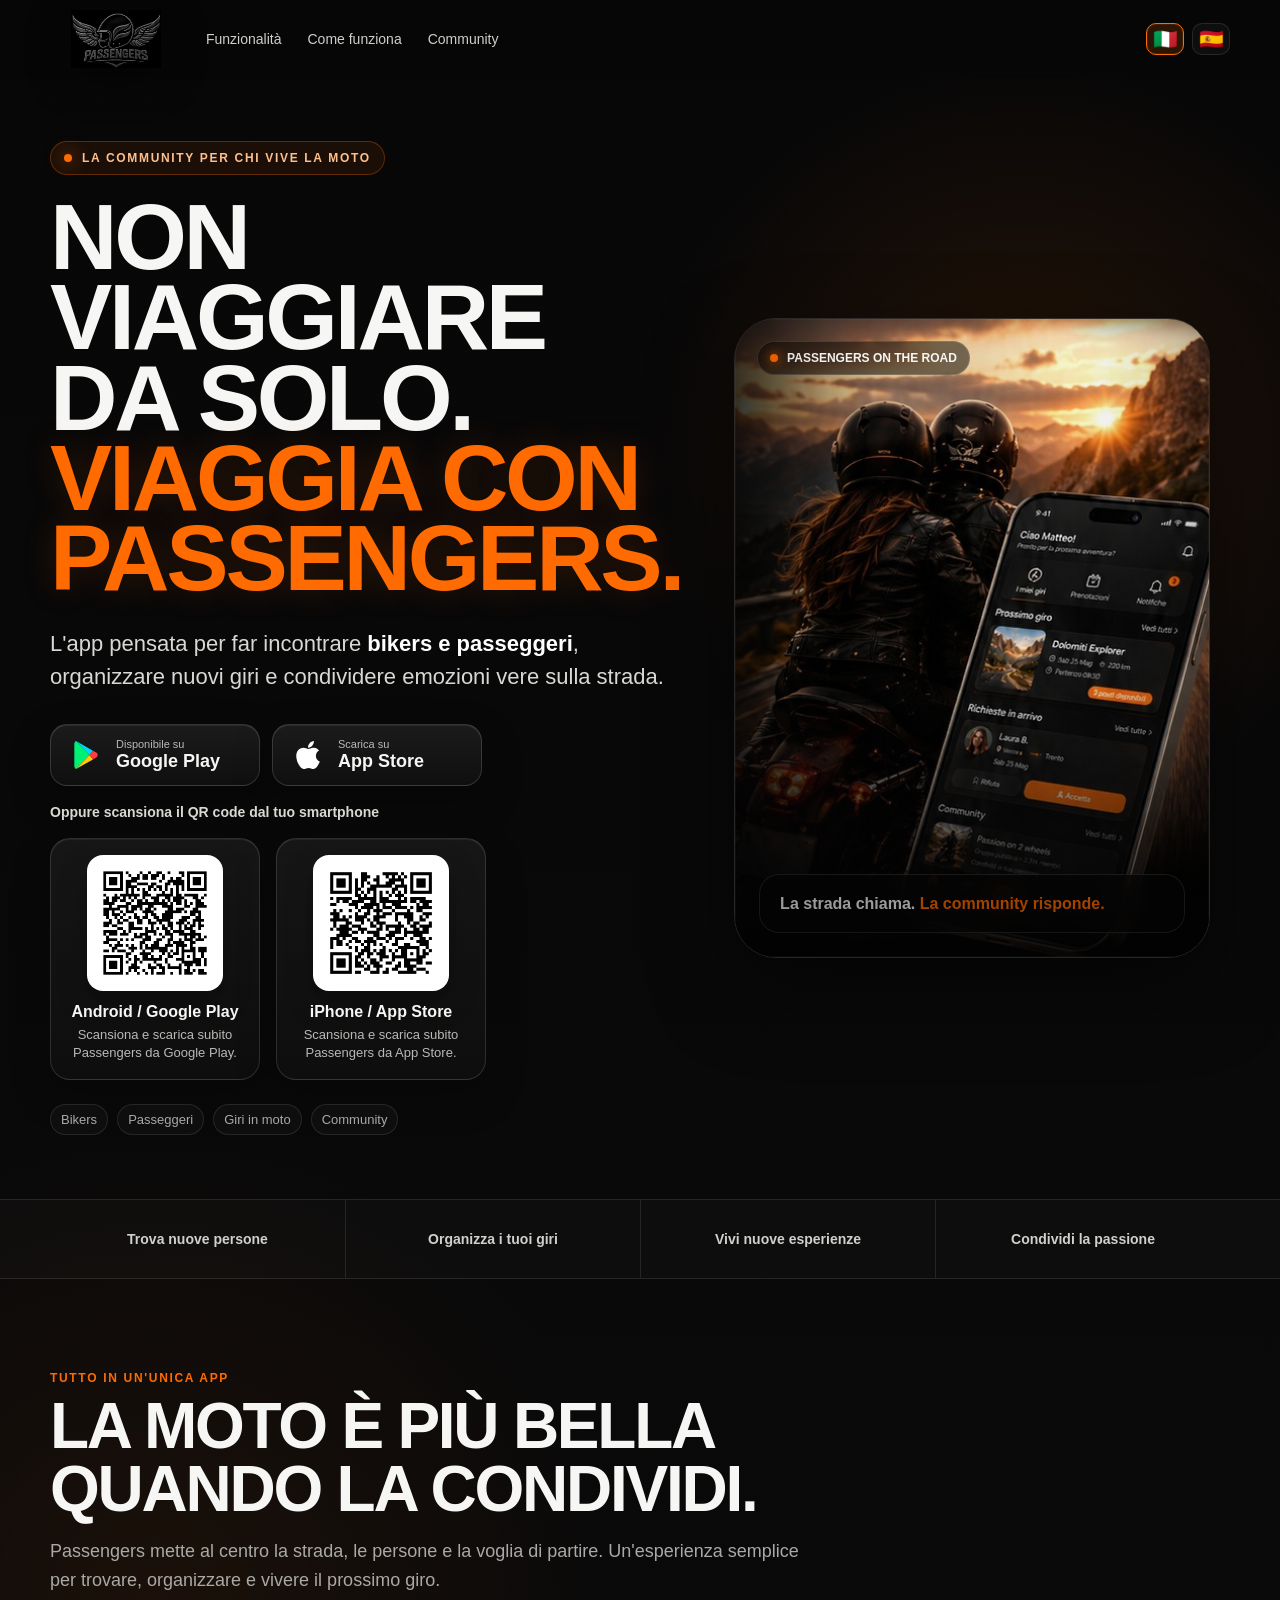
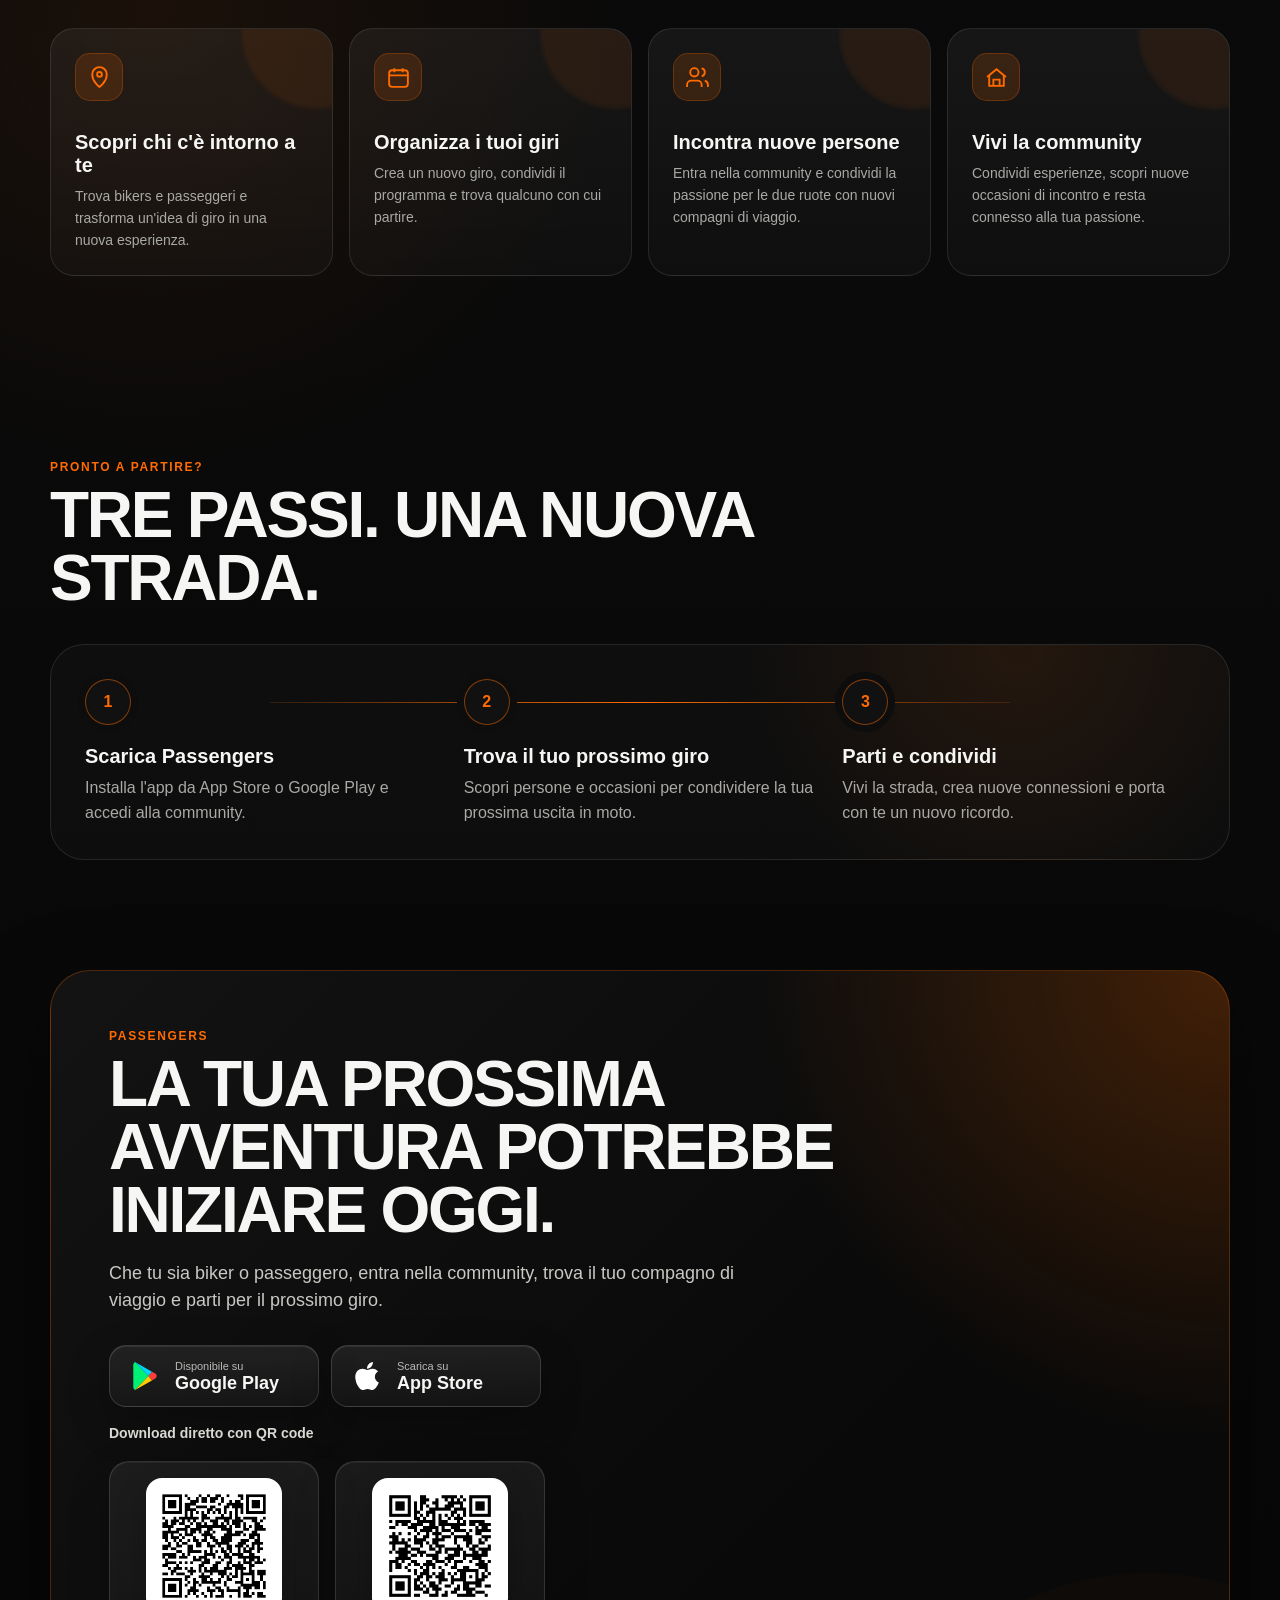
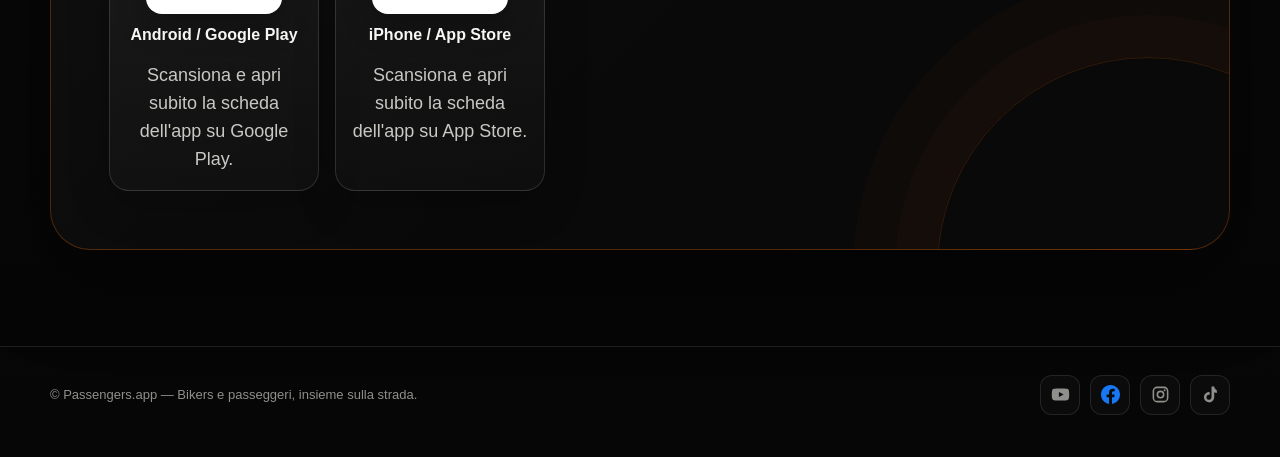
==== commit d3f27376: "Add files via upload" ====
--- a/passengers_landing_page.html
+++ b/passengers_landing_page.html
@@ -733,9 +733,45 @@
     }
 
     document.querySelectorAll('.lang-btn').forEach(btn => btn.addEventListener('click', () => setLanguage(btn.dataset.lang)));
-    let initialLanguage = 'it';
-    try { initialLanguage = localStorage.getItem('passengers-language') || 'it'; } catch(e) {}
-    setLanguage(initialLanguage === 'es' ? 'es' : 'it');
+
+    // Lingua iniziale controllata dall'URL.
+    // Formati supportati, ad esempio:
+    //   pagina.html?ES        pagina.html?IT
+    //   pagina.html?lang=ES   pagina.html?lang=IT
+    //   pagina.html#ES        pagina.html#IT
+    //   /ES/                  /IT/
+    // Se nell'URL non è presente ES o IT, il default è sempre italiano.
+    function getLanguageFromUrl() {
+      const url = new URL(window.location.href);
+
+      // Parametri espliciti: ?lang=ES oppure ?language=ES
+      const explicit = (url.searchParams.get('lang') || url.searchParams.get('language') || '').toLowerCase();
+      if (explicit === 'es' || explicit === 'it') return explicit;
+
+      // Query "nuda": ?ES oppure ?IT, anche seguita da altri parametri
+      // Esempi: ?ES&fbclid=...   ?ES&utm_source=...   ?IT&foo=bar
+      for (const [key, value] of url.searchParams.entries()) {
+        const k = key.toLowerCase();
+        if ((k === 'es' || k === 'it') && value === '') return k;
+      }
+
+      // Mantiene compatibilità anche con query esattamente ?ES oppure ?IT
+      const bareQuery = url.search.replace(/^\?/, '').toLowerCase();
+      if (bareQuery === 'es' || bareQuery === 'it') return bareQuery;
+
+      // Hash: #ES oppure #IT
+      const hash = url.hash.replace(/^#/, '').toLowerCase();
+      if (hash === 'es' || hash === 'it') return hash;
+
+      // Segmento nel percorso: /ES/ oppure /IT/ (anche come ultimo segmento)
+      const pathSegments = url.pathname.split('/').filter(Boolean).map(s => s.toLowerCase());
+      if (pathSegments.includes('es')) return 'es';
+      if (pathSegments.includes('it')) return 'it';
+
+      return 'it';
+    }
+
+    setLanguage(getLanguageFromUrl());
   </script>
 </body>
 </html>
